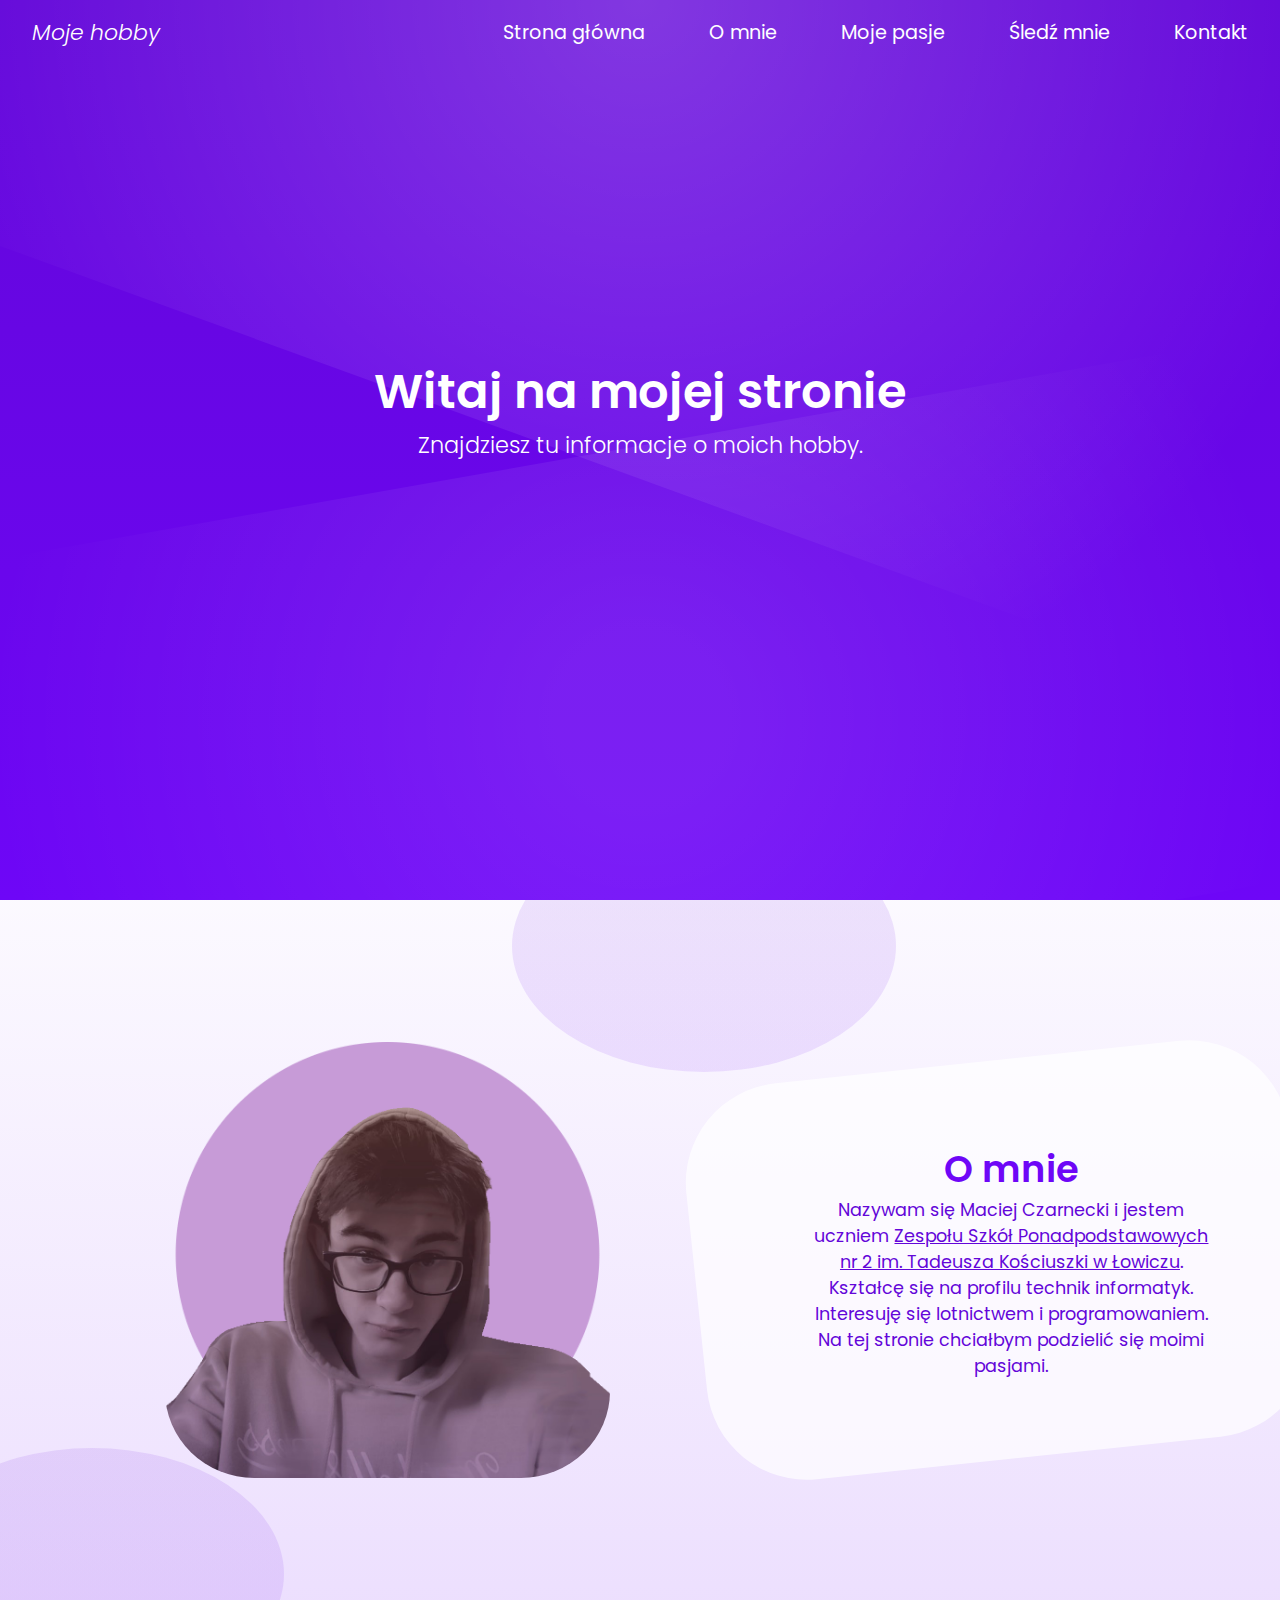
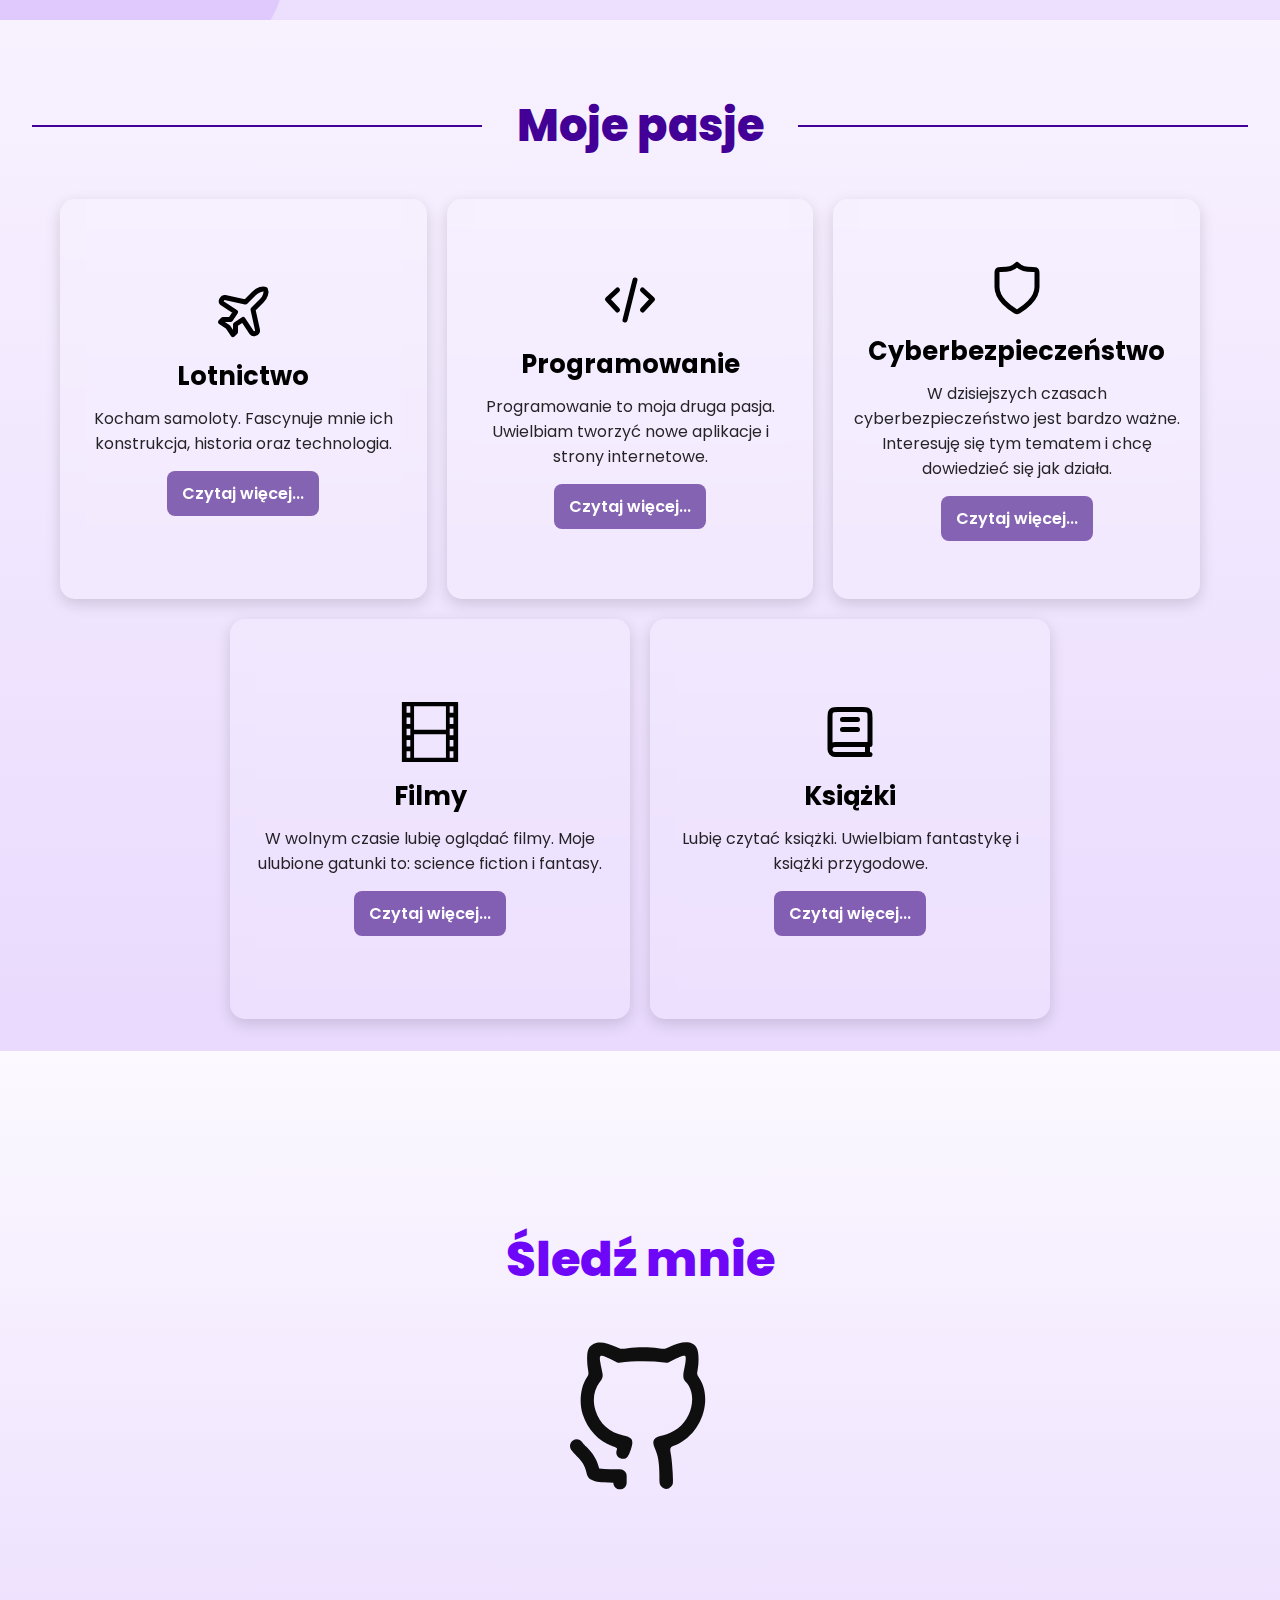
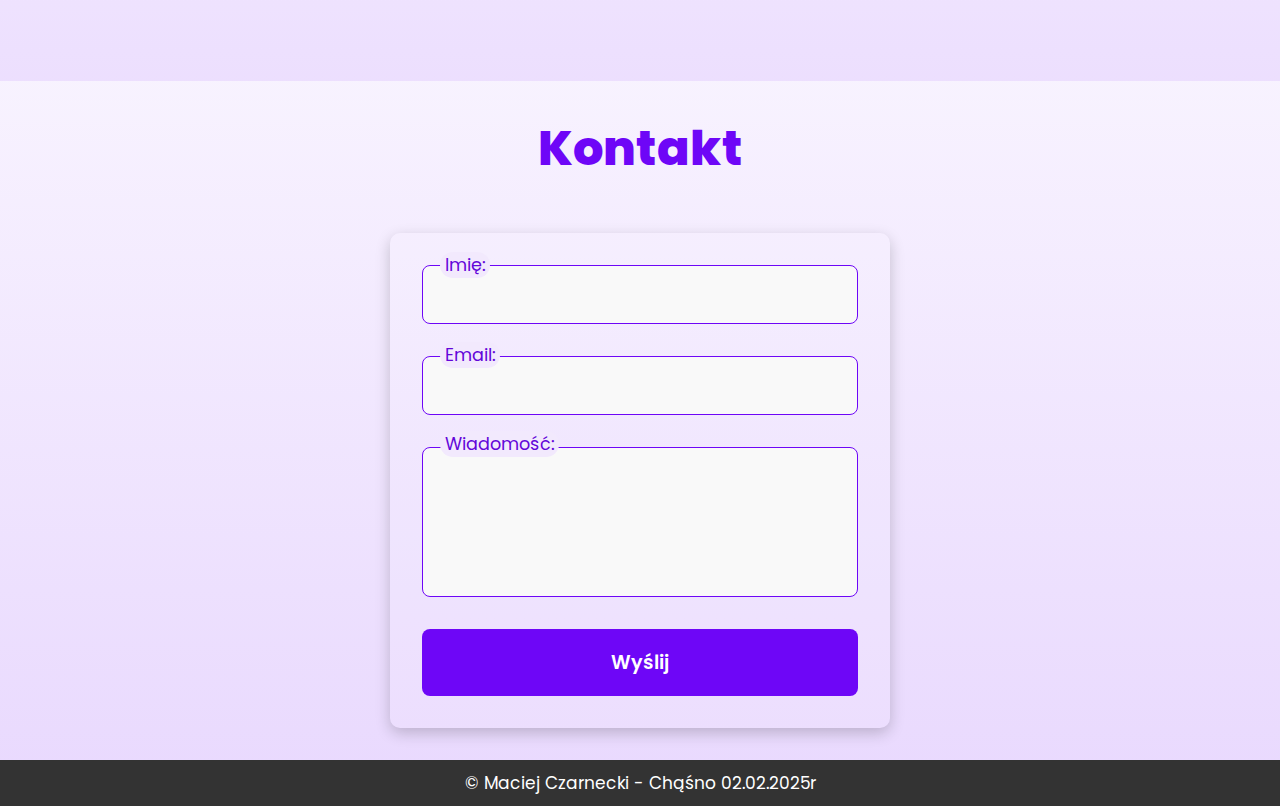
==== index.html @ 1fa7b3ae "done main page" ====
<!DOCTYPE html>
<html lang="pl">

<head>
    <meta charset="UTF-8">
    <meta name="viewport" content="width=device-width, initial-scale=1.0">
    <title>Document</title>

    <style>
        @import url(https://fonts.googleapis.com/css?family=Rubik+Dirt:regular);
        @import url(https://fonts.googleapis.com/css?family=Poppins:100,100italic,200,200italic,300,300italic,regular,italic,500,500italic,600,600italic,700,700italic,800,800italic,900,900italic);
        @import url(https://fonts.googleapis.com/css?family=Merienda:300,regular,500,600,700,800,900);

        * {
            margin: 0;
            padding: 0;
            box-sizing: border-box;
            font-family: 'Poppins', sans-serif;
        }

        :root {
            --main-color: rgb(61, 216, 22);
        }

        header {
            display: flex;
            flex-direction: column;
            height: 100vh;
            background: linear-gradient(to bottom, #6306d9, #6e06f7);
            color: white;
            padding: 0;
            position: relative;
            overflow: hidden;
        }

        header::before {
            content: "";
            position: absolute;
            width: 150%;
            height: 100%;
            background: radial-gradient(circle at center, rgba(255, 255, 255, 0.2) 0%, transparent 70%);
            top: -50%;
            left: -25%;
            transform: rotate(20deg);
            animation: rotating 30s linear infinite;
        }

        header::after {
            content: "";
            position: absolute;
            width: 120%;
            height: 60%;
            background: radial-gradient(circle, rgba(255, 255, 255, 0.1) 10%, transparent 80%);
            bottom: -10%;
            left: -10%;
            transform: rotate(-10deg);
            animation: rotating2 30s linear infinite;
        }

        header nav {
            padding: 1em 2em 0em 2em;
            display: flex;
            justify-content: space-between;
            align-items: center;
        }

        header nav ul {
            display: flex;
            list-style: none;
            gap: 4rem;
        }

        header nav li {
            position: relative;
            transition-duration: .4s;
        }

        header nav li::before {
            content: "";
            position: absolute;
            width: 0;
            height: 2px;
            background-color: white;
            border-radius: 3px;
            bottom: -2px;
            transition-duration: .3s;
            animation: all 0.3s ease-in-out;
        }

        header nav li:hover::before {
            width: 100%;
        }

        header nav li a {
            text-decoration: none;
            font-size: 1.2rem;
            position: relative;
            color: white;
        }

        header nav .logo h3 {
            font-size: 22px;
            font-weight: 300;
            font-style: italic;
        }

        .theme_switch {
            position: fixed;
            right: 1em;
            top: 4em;
            width: auto;
        }

        .theme_switch #select_theme {
            border: 1px solid #000;
            display: flex;
            align-items: center;
            justify-content: center;
            gap: 30px;
            padding: 6px 10px;
            border-radius: 10px;
        }

        .theme_switch #select_theme img {
            width: 30px;
            height: 30px;
            cursor: pointer;
            fill: red !important;
            stroke: red;
            stroke-width: 2px;
        }

        section.top {
            display: flex;
            justify-content: center;
            align-items: center;
            height: 80%;
            position: relative;
            z-index: 2;
        }

        .top .top-content {
            text-align: center;
        }

        .top .top-content .circle {
            position: absolute;
            width: 200px;
            height: 200px;
            border-radius: 50%;
            left: 0%;
            bottom: 20%;
            border: 1px solid #fff;
        }

        header .top .top-content h1 {
            font-size: 3rem;
            font-weight: 600;
        }

        header .top .top-content h2 {
            font-size: 1.4rem;
            font-weight: 300;
        }

        main #about {
            display: flex;
            justify-content: center;
            align-items: center;
            height: 80vh;
            width: 100%;
            padding: 1em;
            overflow: hidden;
            background: linear-gradient(to bottom, rgba(110, 6, 247, 0.025), rgba(110, 6, 247, 0.129));
            position: relative;
        }

        main #about::before,
        main #about::after {
            content: "";
            position: absolute;
            width: 30%;
            height: 35%;
            border-radius: 100%;
            background: linear-gradient(to bottom, #6306d9, #6e06f7);
            opacity: 0.1;
            z-index: -2;
        }

        main #about::before {
            top: -80px;
            right: 30%;
        }

        main #about::after {
            bottom: -80px;
            left: -100px;
        }

        main #about .image {
            display: flex;
            justify-content: center;
            align-items: center;
        }

        main #about img {
            width: 60%;
            border-radius: 20%;
        }

        main #about .about-content {
            width: 50%;
            height: auto;
            display: flex;
            flex-direction: column;
            justify-content: center;
            align-items: center;
            padding: 5em 3em;
            text-align: center;
            position: relative;
        }

        main #about .about-content::before {
            content: "";
            position: absolute;
            width: 120%;
            left: -4em;
            height: 100%;
            background-color: white;
            opacity: 0.7;
            border-radius: 100px;
            transform: rotate(174deg);
            z-index: 0;
        }

        main #about .about-content h2 {
            color: #6e06f7;
            font-size: 2.3rem;
            font-weight: 600;
            z-index: 2;
        }

        main #about .about-content a {
            color: #6306d9;
            z-index: 2;
        }

        main #about .about-content p {
            word-wrap: break-word;
            font-size: 1.1rem;
            color: #6306d9;
            z-index: 2;
        }

        main #my_hobbies {
            padding: 0em 4em;
            display: flex;
            flex-direction: column;
            align-items: center;
            padding: 2rem;
            background: linear-gradient(to bottom, rgba(110, 6, 247, 0.05), rgba(110, 6, 247, 0.15));
        }

        main #my_hobbies .all_hobbies {
            display: flex;
            justify-content: center;
            flex-wrap: wrap;
            gap: 20px;
            max-width: 1200px;
            width: 100%;
            padding: 0 20px;
        }

        main #my_hobbies .all_hobbies .hobby {
            flex: 1 1 300px;
            text-align: center;
            padding: 20px;
            min-height: 400px;
            display: flex;
            flex-direction: column;
            justify-content: center;
            align-items: center;
            border-radius: 15px;
            max-width: 400px;
            background: rgba(255, 255, 255, 0.15);
            backdrop-filter: blur(10px);
            box-shadow: 0px 5px 15px rgba(0, 0, 0, 0.15);
            transition: transform 0.3s ease, box-shadow 0.3s ease;
        }

        main #my_hobbies .all_hobbies .hobby:hover {
            transform: translateY(-5px);
            box-shadow: 0px 10px 20px rgba(0, 0, 0, 0.2);
        }

        main #my_hobbies .all_hobbies .hobby img {
            width: 60px;
            height: auto;
            margin-bottom: 15px;
        }

        main #my_hobbies .all_hobbies .hobby h2 {
            font-size: 1.6rem;
            color: black;
            font-weight: 700;
            margin-bottom: 10px;
        }

        main #my_hobbies .all_hobbies .hobby p {
            font-size: 1rem;
            color: black;
            opacity: 0.85;
            margin-bottom: 15px;
        }

        main #my_hobbies .all_hobbies .hobby a {
            text-decoration: none;
            color: white;
            background-color: #38037e96;
            padding: 10px 15px;
            border-radius: 8px;
            font-weight: 600;
            transition: background-color 0.3s;
        }

        main #my_hobbies .all_hobbies .hobby a:hover {
            background-color: #5404c5;
        }

        main #my_hobbies h2.main_text {
            text-align: center;
            font-size: 2.8rem;
            font-weight: 800;
            color: #420097;
            margin-top: 40px;
            margin-bottom: 40px;
            position: relative;
            width: 100%;
        }

        main #my_hobbies h2.main_text::before {
            content: "";
            position: absolute;
            width: 37%;
            left: auto;
            left: 0;
            height: 2px;
            background-color: #420097;
            top: 50%;
            transform: translateY(-50%);
        }

        main #my_hobbies h2.main_text::after {
            content: "";
            position: absolute;
            width: 37%;
            right: 0;
            height: 2px;
            background-color: #420097;
            top: 50%;
            transform: translateY(-50%);
        }

        #find_me {
            display: flex;
            flex-direction: column;
            justify-content: center;
            align-items: center;
            height: 70vh;
            background: linear-gradient(to bottom, rgba(110, 6, 247, 0.025), rgba(110, 6, 247, 0.129));
            position: relative;
            overflow: hidden;
        }

        #find_me h2 {
            font-size: 3rem;
            font-weight: 800;
            color: #6e06f7;
            position: relative;
            margin: 0;
        }

        #find_me .social-media {
            display: flex;
            flex-direction: column;
            justify-content: center;
            align-items: center;
            gap: 20px;
            margin-top: 40px;
        }

        #find_me .social-media a {
            text-decoration: none;
            color: #6e06f7;
            font-size: 2rem;
            transition: color 0.3s, transform 0.3s;
        }

        #find_me .social-media a img {
            width: 10rem;
            height: 10rem;
            transition: transform 0.3s, opacity 0.3s;
        }

        #find_me .social-media a img:hover {
            transform: scale(1.1);
            opacity: 0.9;
        }

        #contact {
            display: flex;
            flex-direction: column;
            align-items: center;
            justify-content: center;
            padding: 2em;
            background: linear-gradient(to bottom, rgba(110, 6, 247, 0.05), rgba(110, 6, 247, 0.15));
            height: auto;
        }

        #contact h2 {
            font-size: 3rem;
            font-weight: 800;
            color: #6e06f7;
            margin-bottom: 1em;
        }

        #contact form {
            display: flex;
            flex-direction: column;
            gap: 2em;
            width: 100%;
            max-width: 500px;
            background: rgba(255, 255, 255, 0.1);
            border-radius: 10px;
            padding: 2em;
            box-shadow: 0px 5px 15px rgba(0, 0, 0, 0.2);
            position: relative;
        }

        #contact label {
            font-size: 1.1rem;
            color: #6306d9;
            position: absolute;
            left: 50px;
            padding: 0px 5px;
            background: #f2e9fd;
            border-radius: 20px;
        }

        #contact label.name {
            top: 1.2rem;
        }

        #contact label.email {
            top: 6.8rem;
        }

        #contact label.message {
            top: 12.4rem;
        }

        #contact input,
        #contact textarea {
            padding: 1em;
            border: 1px solid #6e06f7;
            border-radius: 8px;
            background-color: #f9f9f9;
            font-size: 1rem;
            color: #420097;
            outline: none;
            transition: border 0.3s ease-in-out;
        }

        #contact textarea {
            padding: 0.9em 1.5em;
            height: 150px;
            resize: none;
            width: 100%;
        }

        #contact input:focus,
        #contact textarea:focus {
            border-color: #4100976e;
            box-shadow: 0px 0px 10px #420097;

        }

        #contact button {
            padding: 1em 2em;
            background-color: #6e06f7;
            color: white;
            font-size: 1.2rem;
            font-weight: 600;
            border: none;
            border-radius: 8px;
            cursor: pointer;
            transition: background-color 0.3s ease-in-out;
        }

        #contact button:hover {
            background-color: #420097;
        }

        #contact .form-item {
            display: flex;
            flex-direction: column;
            gap: 0.5em;
        }


        footer {
            padding: 10px;
            text-align: center;
            font-size: 17px;
            background-color: #333;
            color: white;
        }

        @keyframes rotating {
            0% {
                transform: rotate(20deg);
            }

            100% {
                transform: rotate(380deg);
            }
        }

        @keyframes rotating2 {
            0% {
                transform: rotate(-10deg);
            }

            100% {
                transform: rotate(-190deg);
            }
        }

        @keyframes changewidth {
            0% {
                width: 0%;
            }

            50% {
                width: 37%;
            }

            100% {
                width: 0%;
            }
        }

        @keyframes changewidt {
            0% {
                width: 0%;
            }

            100% {
                width: 37%;
            }
        }
    </style>
</head>

<body>
    <header>
        <nav>
            <div class="logo">
                <!-- <h2>MH</h2> -->
                <h3>Moje hobby</h3>
            </div>

            <div class="links">
                <ul>
                    <li><a href="index.html" class="curent">Strona główna</a></li>
                    <li><a href="#about">O mnie</a></li>
                    <li><a href="#my_hobbies">Moje pasje</a></li>
                    <li><a href="#find_me">Śledź mnie</a></li>
                    <li><a href="#contact">Kontakt</a></li>
                </ul>
            </div>
        </nav>

        <section class="top">
            <div class="top-content">
                <h1>Witaj na mojej stronie</h1>
                <h2>Znajdziesz tu informacje o moich hobby.</h2>
            </div>
        </section>
    </header>
    <main>

        <section id="about">
            <div class="image">
                <img src="https://macions.github.io/szko-a-tsi-projekt/obrazy/Warstwa 1.png" alt="">
            </div>
            <div class="about-content">
                <h2>O mnie</h2>
                <p>Nazywam się Maciej Czarnecki i jestem uczniem <a href="http://zsp2lowicz.pl/">Zespołu Szkół
                        Ponadpodstawowych nr 2 im. Tadeusza Kościuszki w Łowiczu</a>. Kształcę się na profilu technik
                    informatyk. Interesuję się lotnictwem i
                    programowaniem. Na tej stronie chciałbym podzielić się moimi pasjami.</p>
            </div>
        </section>

        <section id="my_hobbies">
            <h2 class="main_text">Moje pasje</h2>

            <div class="all_hobbies">

                <div class="hobby aviation">
                    <img src="https://macions.github.io/szko-a-tsi-projekt/obrazy/svg%20icons/plane-svgrepo-com.svg"
                        alt="">
                    <h2>Lotnictwo</h2>
                    <p>Kocham samoloty. Fascynuje mnie ich konstrukcja, historia oraz technologia.</p>
                    <a href="lotnictwo.html">Czytaj więcej...</a>
                </div>

                <div class="hobby programming">
                    <img src="https://macions.github.io/szko-a-tsi-projekt/obrazy/svg%20icons/code-svgrepo-com.svg"
                        alt="">
                    <h2>Programowanie</h2>
                    <p>Programowanie to moja druga pasja. Uwielbiam tworzyć nowe aplikacje i strony internetowe.</p>
                    <a href="programowanie.html">Czytaj więcej...</a>
                </div>

                <div class="hobby cybersecurity">
                    <img src="https://macions.github.io/szko-a-tsi-projekt/obrazy/svg%20icons/shield-alt-1-svgrepo-com.svg"
                        alt="">
                    <h2>Cyberbezpieczeństwo</h2>
                    <p>W dzisiejszych czasach cyberbezpieczeństwo jest bardzo ważne. Interesuję się tym tematem i chcę
                        dowiedzieć się jak działa.</p>
                    <a href="cyberbezpieczenstwo.html">Czytaj więcej...</a>
                </div>
                <br>
                <div class="hobby films">
                    <img src="https://macions.github.io/szko-a-tsi-projekt/obrazy/svg%20icons/film-3-svgrepo-com.svg"
                        alt="">
                    <h2>Filmy</h2>
                    <p>W wolnym czasie lubię oglądać filmy. Moje ulubione gatunki to: science fiction i fantasy.</p>
                    <a href="filmy.html">Czytaj więcej...</a>
                </div>

                <div class="hobby books">
                    <img src="https://macions.github.io/szko-a-tsi-projekt/obrazy/svg%20icons/book-svgrepo-com.svg"
                        alt="">
                    <h2>Książki</h2>
                    <p>Lubię czytać książki. Uwielbiam fantastykę i książki przygodowe.</p>
                    <a href="ksiazki.html">Czytaj więcej...</a>
                </div>

            </div>
        </section>

        <section id="find_me">
            <h2>Śledź mnie</h2>
            <div class="social-media">
                <a href="https://github.com/Macions/">
                    <img src="https://macions.github.io/szko-a-tsi-projekt/obrazy/svg%20icons/github-svgrepo-com.svg"
                        alt="">
                </a>
            </div>
        </section>

        <section id="contact">
            <h2>Kontakt</h2>
            <form action="mailto:maciejczarneckitin@gmail.com" method="post" enctype="text/plain">
                <input type="text" id="name" name="name" required>
                <label class="name" for="name">Imię:</label>

                <input type="email" id="email" name="email" required>
                <label class="email" for="email">Email:</label>

                <textarea id="message" name="message" required></textarea>
                <label class="message" for="message">Wiadomość:</label>

                <button type="submit">Wyślij</button>
            </form>
        </section>

        <footer>
            <p>&copy; Maciej Czarnecki - Chąśno 02.02.2025r</p>
        </footer>
    </main>
</body>

</html>
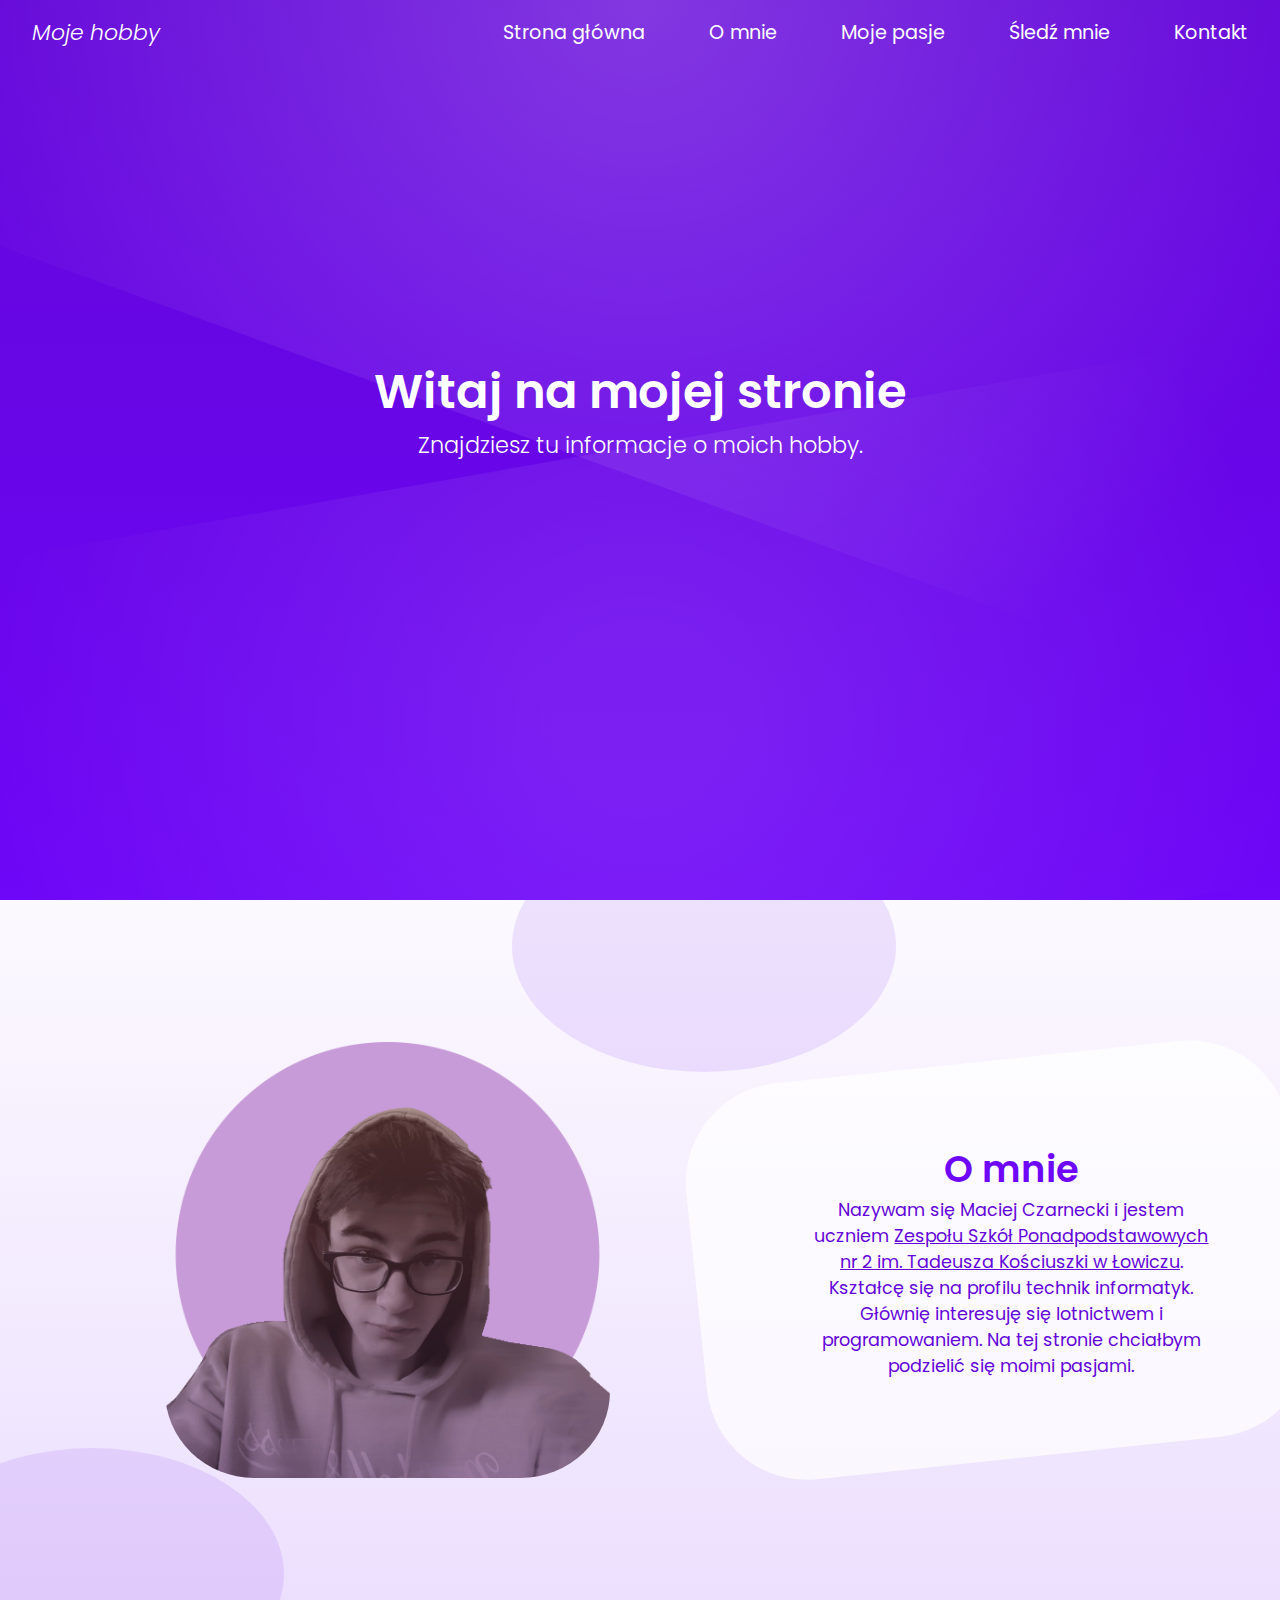
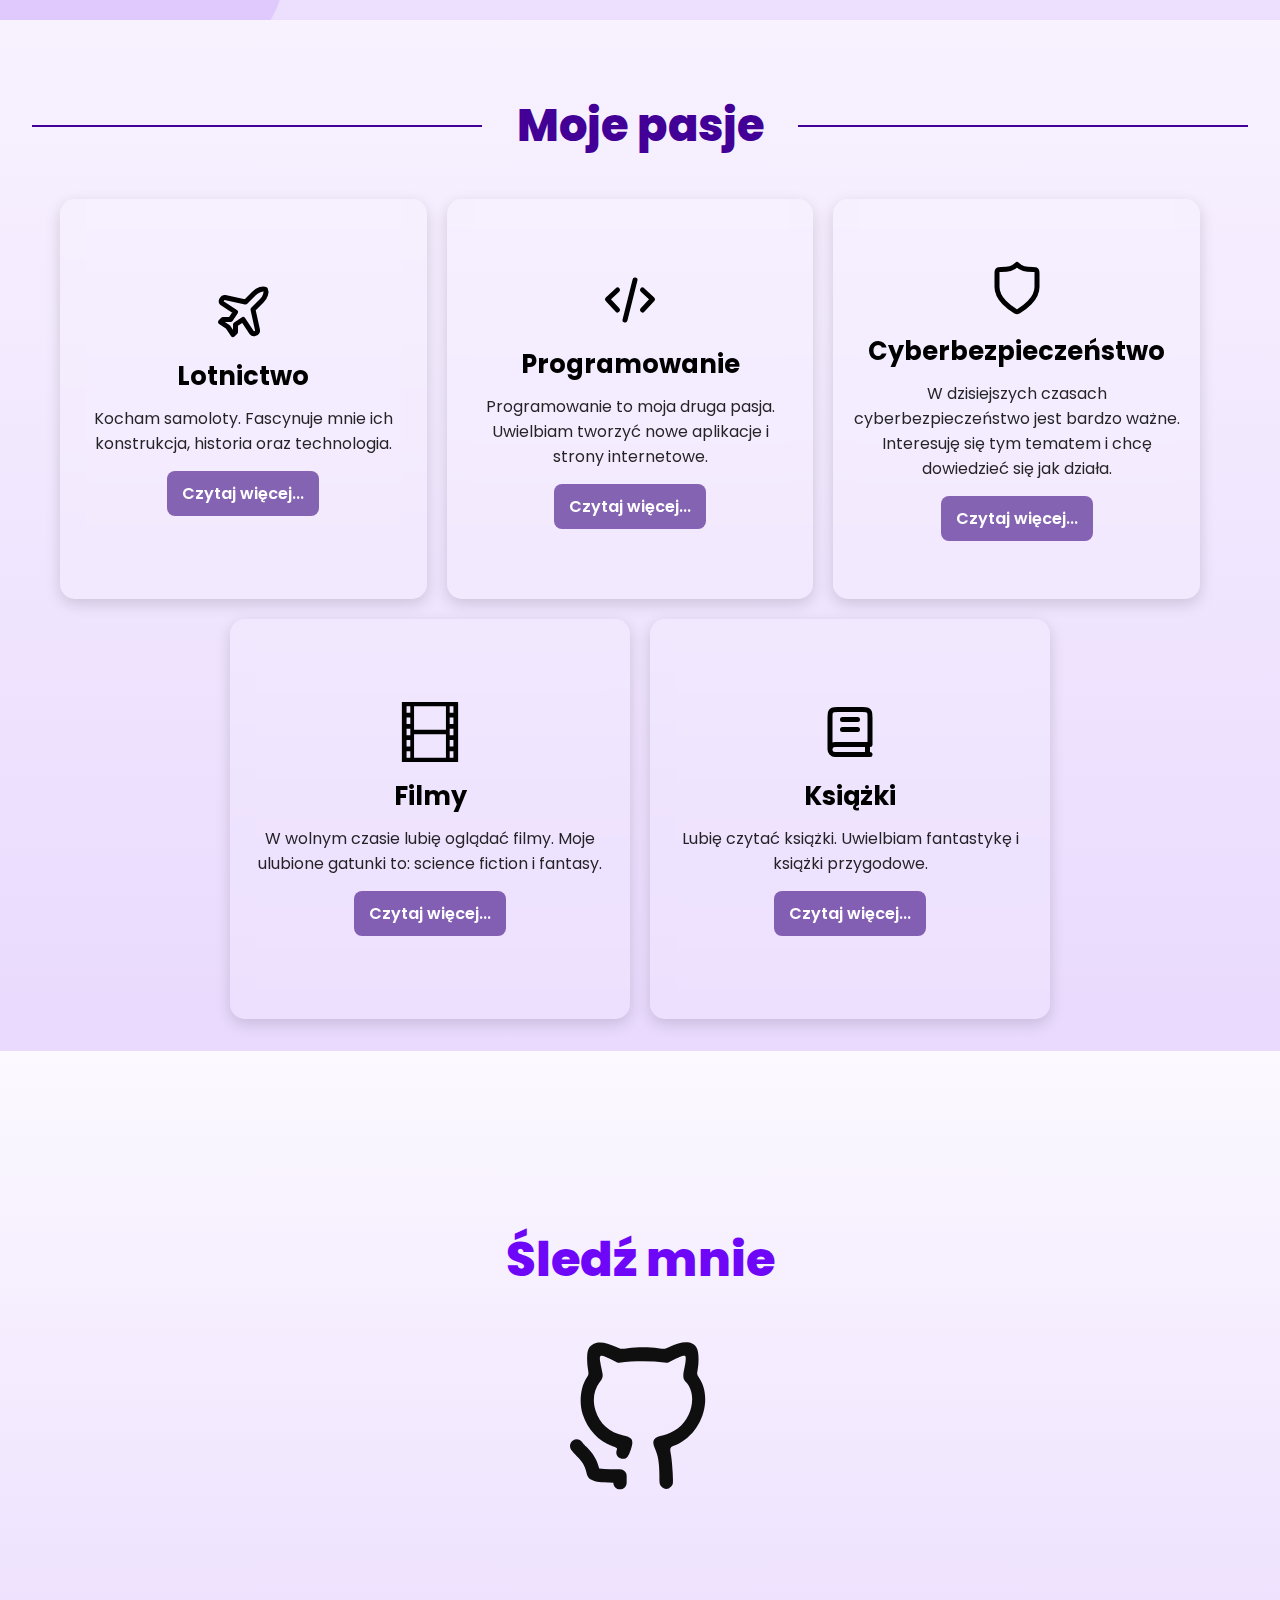
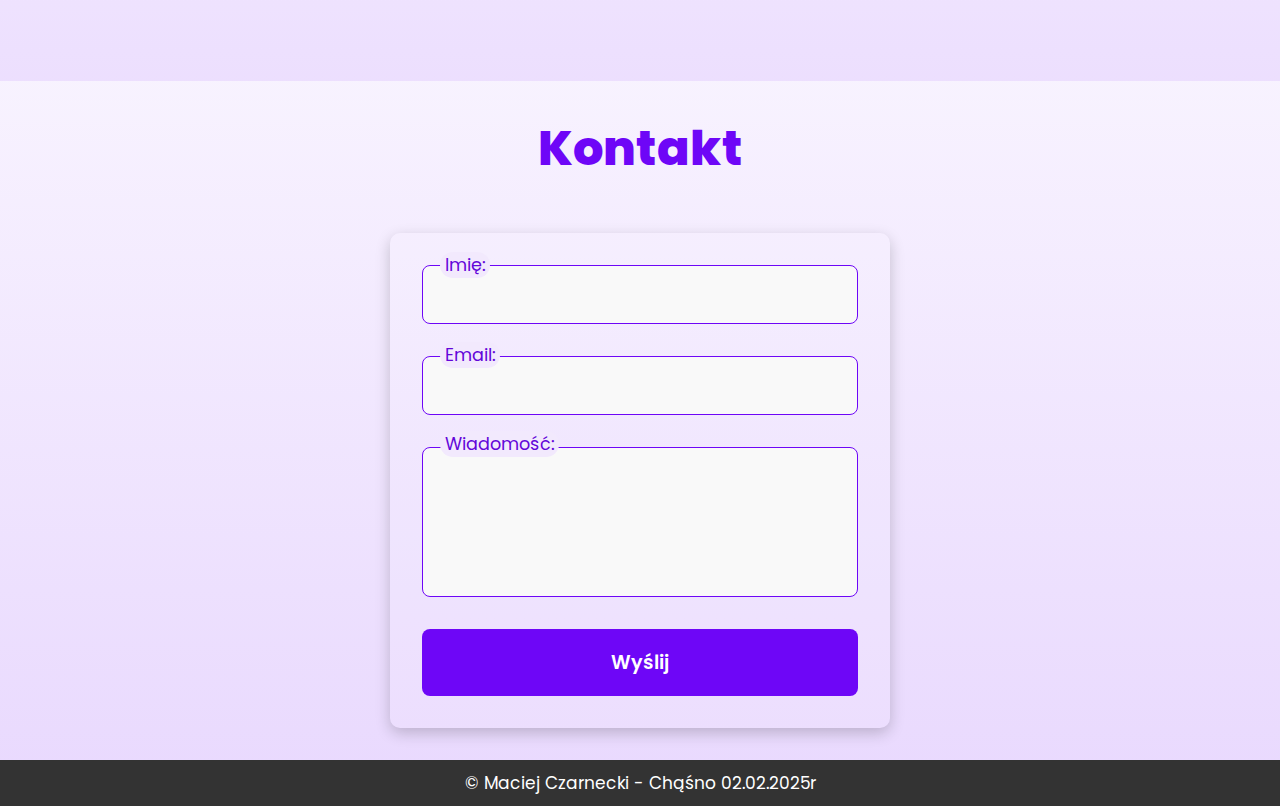
==== commit 92b39962: "lotnictwo in progress" ====
--- a/index.html
+++ b/index.html
@@ -598,7 +598,7 @@
                 <h2>O mnie</h2>
                 <p>Nazywam się Maciej Czarnecki i jestem uczniem <a href="http://zsp2lowicz.pl/">Zespołu Szkół
                         Ponadpodstawowych nr 2 im. Tadeusza Kościuszki w Łowiczu</a>. Kształcę się na profilu technik
-                    informatyk. Interesuję się lotnictwem i
+                    informatyk. Głównię interesuję się lotnictwem i
                     programowaniem. Na tej stronie chciałbym podzielić się moimi pasjami.</p>
             </div>
         </section>
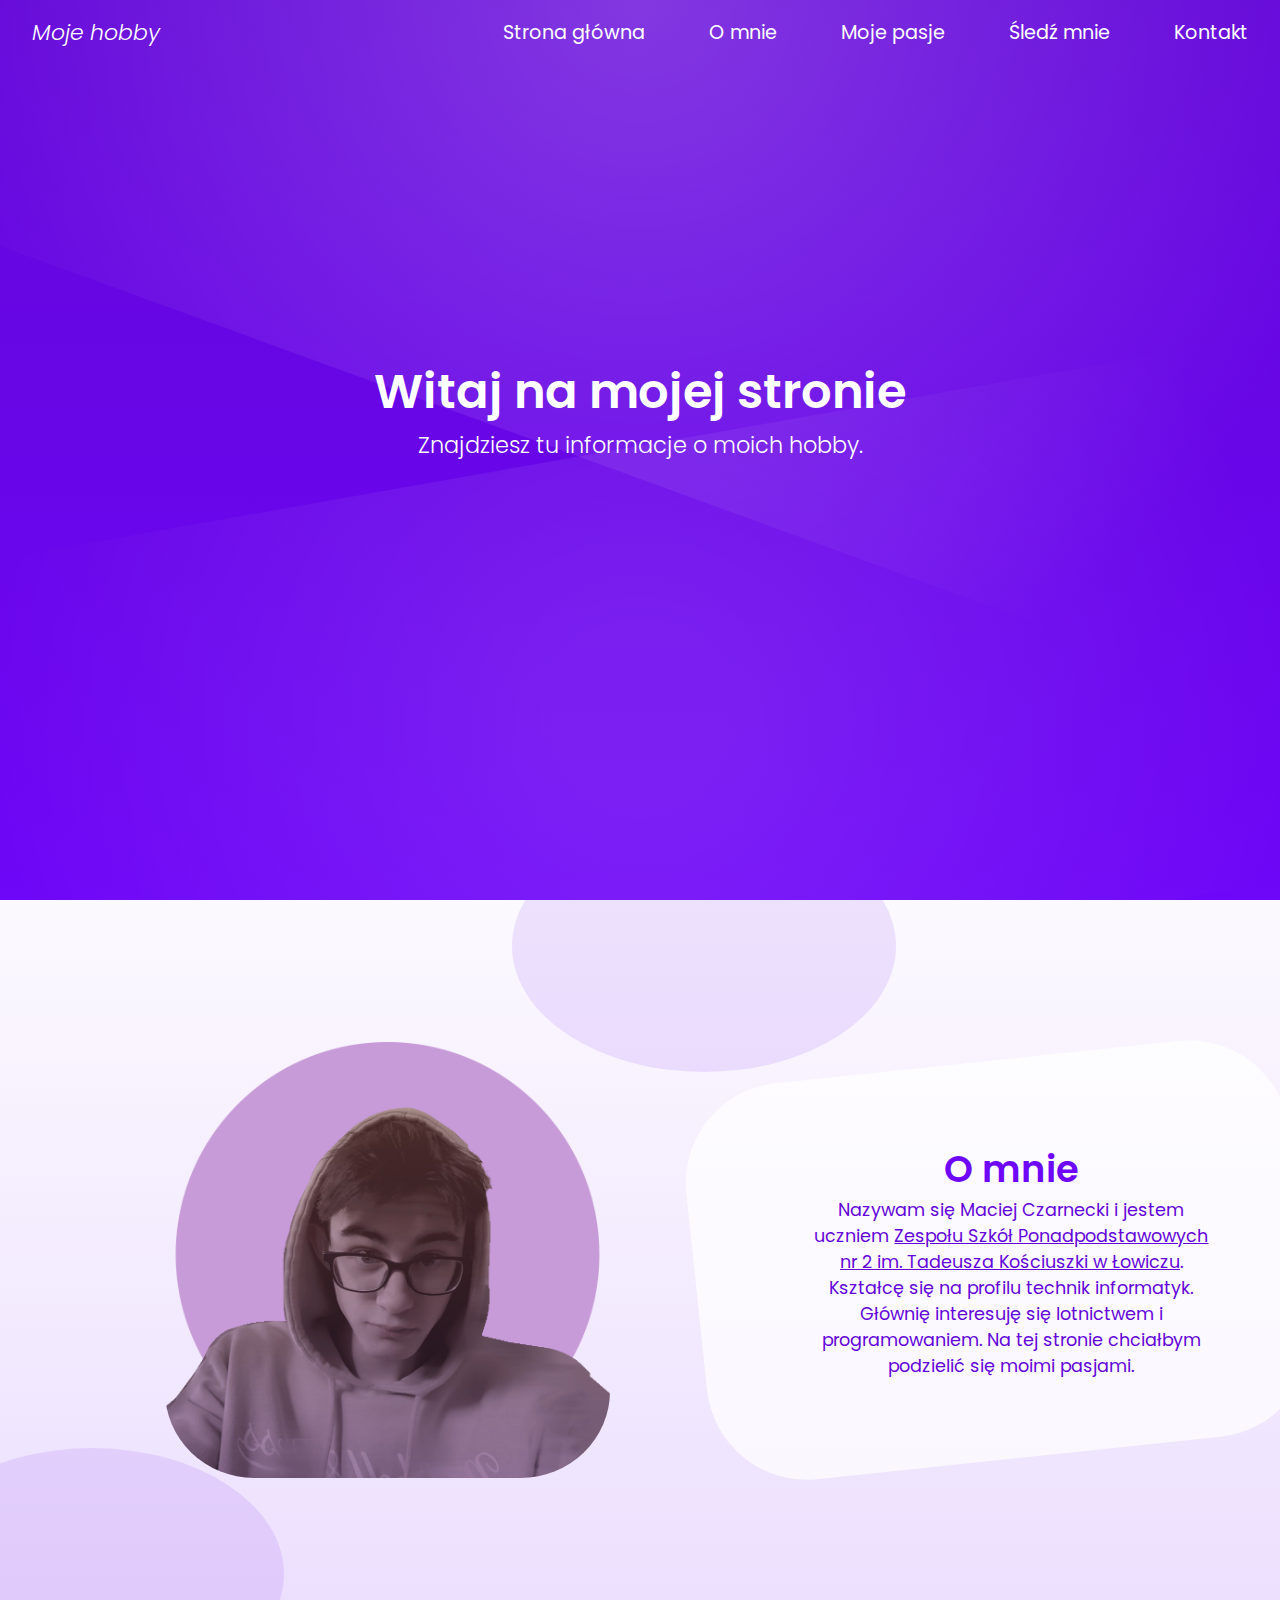
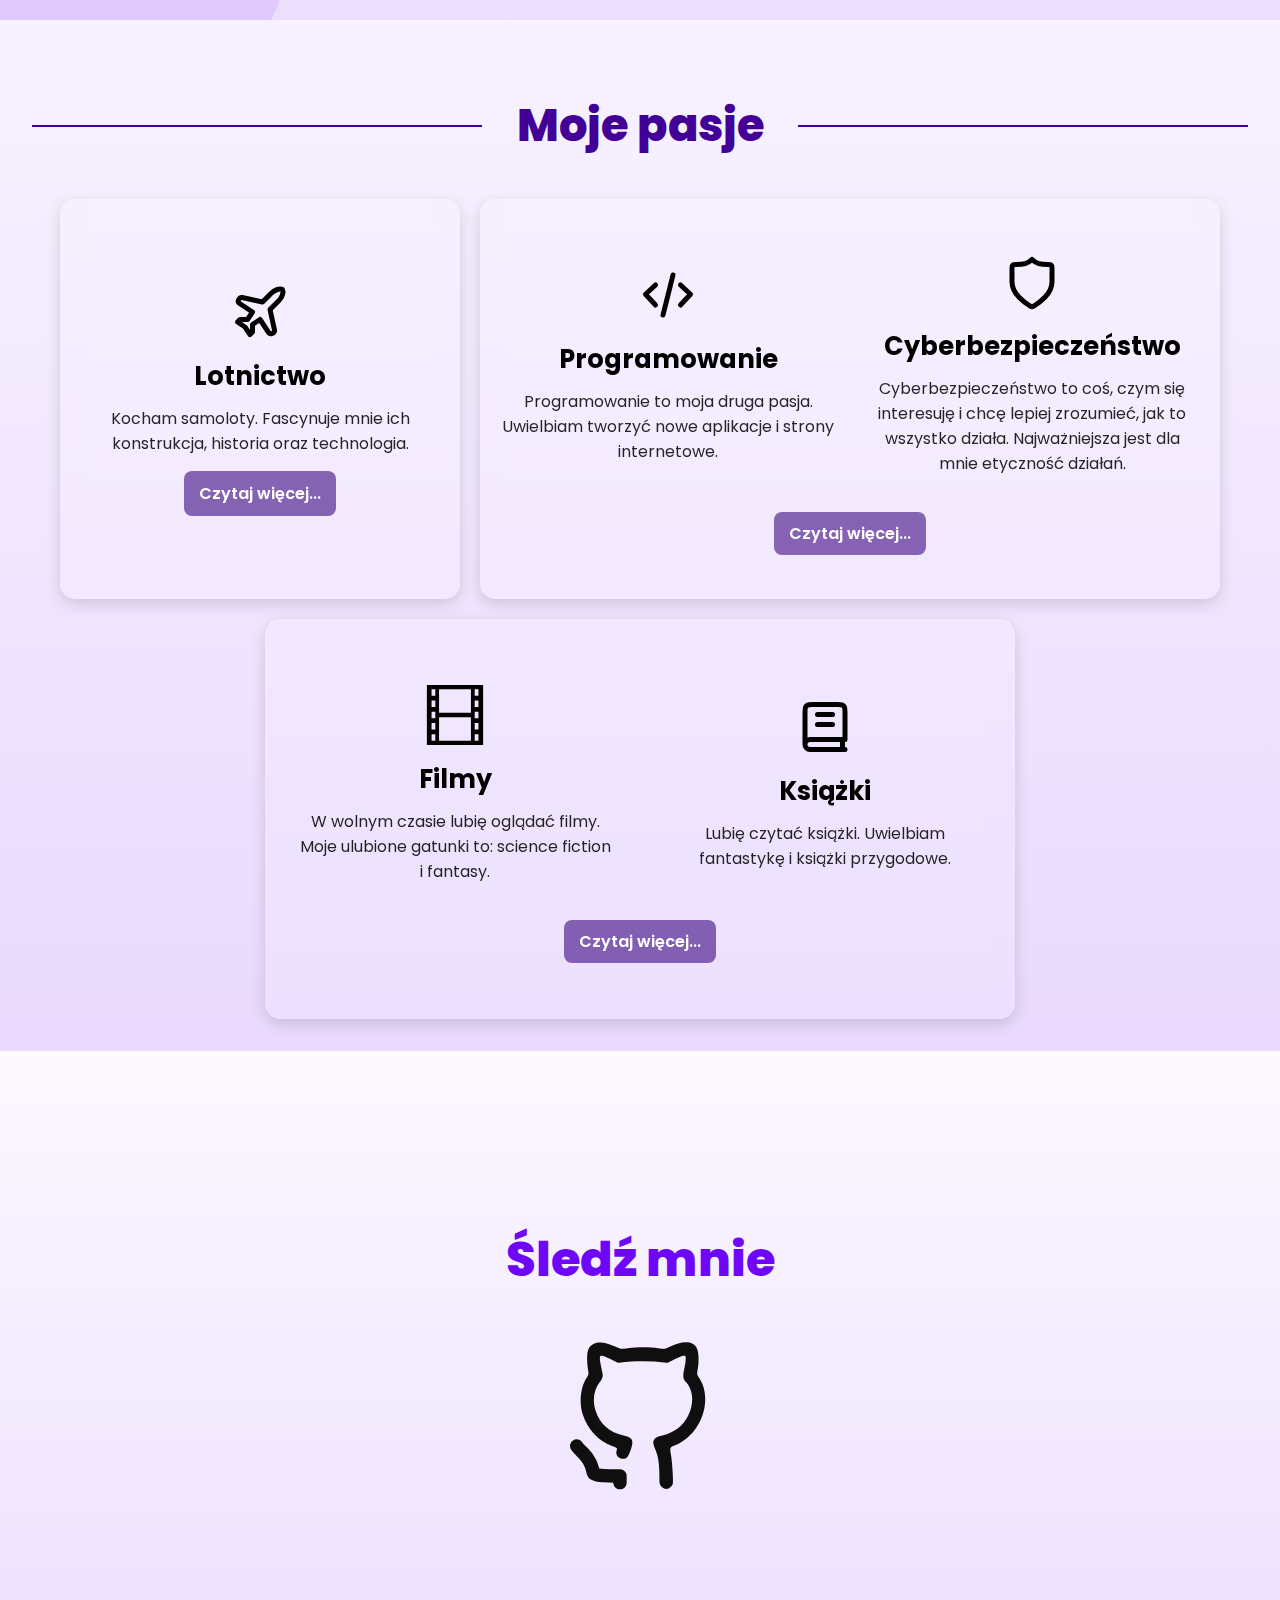
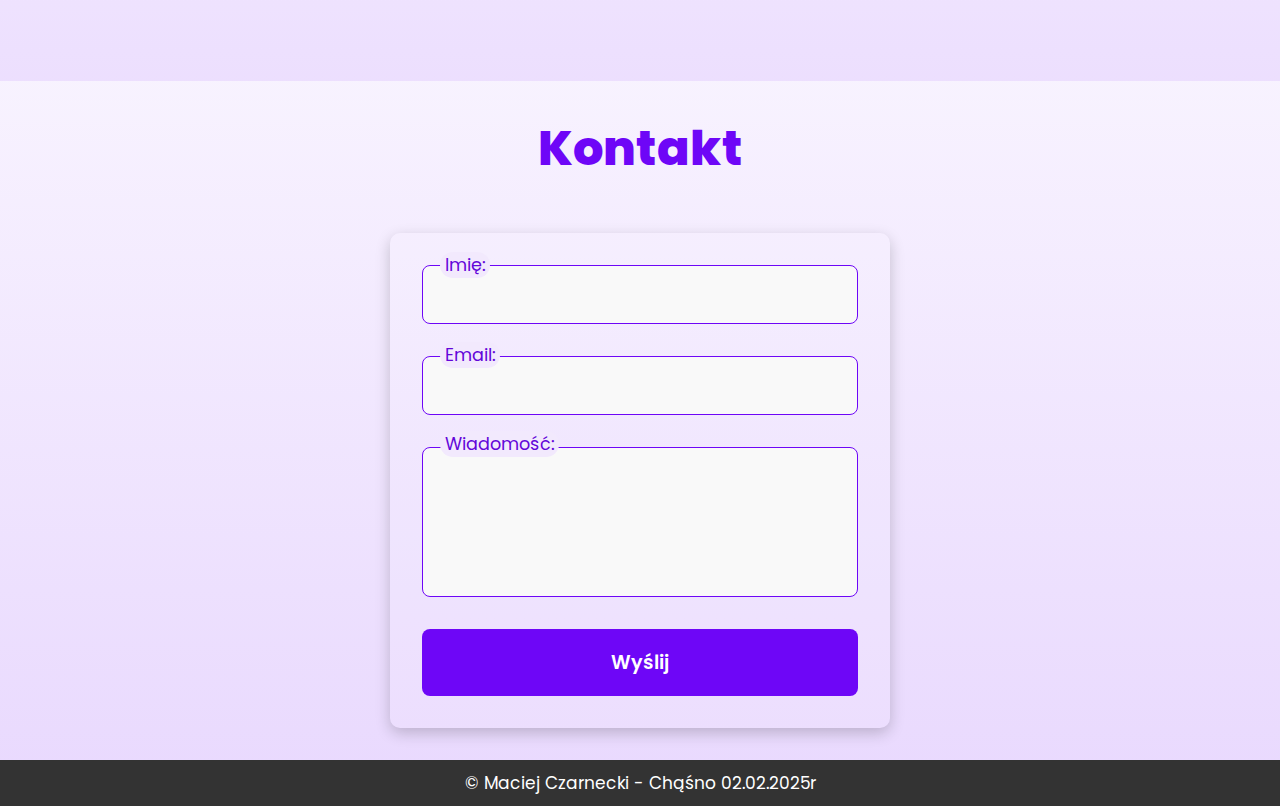
==== commit e1314d4b: "update" ====
--- a/index.html
+++ b/index.html
@@ -253,7 +253,7 @@
         }
 
         main #my_hobbies {
-            padding: 0em 4em;
+            padding: 0em 2em;
             display: flex;
             flex-direction: column;
             align-items: center;
@@ -272,7 +272,7 @@
         }
 
         main #my_hobbies .all_hobbies .hobby {
-            flex: 1 1 300px;
+            flex: 1 1 500px;
             text-align: center;
             padding: 20px;
             min-height: 400px;
@@ -360,6 +360,41 @@
             top: 50%;
             transform: translateY(-50%);
         }
+
+        .hobby.programming_and_cybersecurity,
+        .hobby.books_and_film {
+            display: flex;
+            flex-direction: column;
+            /* Ustawia wszystko pionowo */
+            align-items: center;
+            /* Wyśrodkowanie elementów */
+            max-width: 750px !important;
+            text-align: center;
+            gap: 30px;
+        }
+
+        .hobby-content {
+            display: flex;
+            justify-content: space-between;
+            width: 100%;
+        }
+
+        .hobby-content .programming,
+        .hobby-content .cybersecurity,
+        .hobby-content .films,
+        .hobby-content .books {
+            /* border: 1px solid #000; */
+            width: 48%;
+            display: flex;
+            flex-direction: column;
+            justify-content: center;
+            align-items: center;
+            /* Każda sekcja zajmuje mniej więcej połowę szerokości */
+        }
+
+
+
+
 
         #find_me {
             display: flex;
@@ -602,7 +637,6 @@
                     programowaniem. Na tej stronie chciałbym podzielić się moimi pasjami.</p>
             </div>
         </section>
-
         <section id="my_hobbies">
             <h2 class="main_text">Moje pasje</h2>
 
@@ -616,41 +650,56 @@
                     <a href="lotnictwo.html">Czytaj więcej...</a>
                 </div>
 
-                <div class="hobby programming">
-                    <img src="https://macions.github.io/szko-a-tsi-projekt/obrazy/svg%20icons/code-svgrepo-com.svg"
-                        alt="">
-                    <h2>Programowanie</h2>
-                    <p>Programowanie to moja druga pasja. Uwielbiam tworzyć nowe aplikacje i strony internetowe.</p>
-                    <a href="programowanie.html">Czytaj więcej...</a>
+                <div class="hobby programming_and_cybersecurity">
+                    <div class="hobby-content">
+                        <div class="programming">
+                            <img src="https://macions.github.io/szko-a-tsi-projekt/obrazy/svg%20icons/code-svgrepo-com.svg"
+                                alt="">
+                            <h2>Programowanie</h2>
+                            <p>Programowanie to moja druga pasja. Uwielbiam tworzyć nowe aplikacje i strony internetowe.
+                            </p>
+                        </div>
+
+                        <div class="cybersecurity">
+                            <img src="https://macions.github.io/szko-a-tsi-projekt/obrazy/svg%20icons/shield-alt-1-svgrepo-com.svg"
+                                alt="">
+                            <h2>Cyberbezpieczeństwo</h2>
+                            <p>Cyberbezpieczeństwo to coś, czym się interesuję i chcę lepiej zrozumieć, jak to wszystko działa. Najważniejsza jest dla mnie etyczność działań.</p>
+                        </div>
+                    </div>
+
+                    <div class="hobby-button">
+                        <a href="programowanie-i-cyberbezpieczenstwo.html">Czytaj więcej...</a>
+                    </div>
                 </div>
 
-                <div class="hobby cybersecurity">
-                    <img src="https://macions.github.io/szko-a-tsi-projekt/obrazy/svg%20icons/shield-alt-1-svgrepo-com.svg"
-                        alt="">
-                    <h2>Cyberbezpieczeństwo</h2>
-                    <p>W dzisiejszych czasach cyberbezpieczeństwo jest bardzo ważne. Interesuję się tym tematem i chcę
-                        dowiedzieć się jak działa.</p>
-                    <a href="cyberbezpieczenstwo.html">Czytaj więcej...</a>
-                </div>
-                <br>
-                <div class="hobby films">
-                    <img src="https://macions.github.io/szko-a-tsi-projekt/obrazy/svg%20icons/film-3-svgrepo-com.svg"
-                        alt="">
-                    <h2>Filmy</h2>
-                    <p>W wolnym czasie lubię oglądać filmy. Moje ulubione gatunki to: science fiction i fantasy.</p>
-                    <a href="filmy.html">Czytaj więcej...</a>
-                </div>
-
-                <div class="hobby books">
-                    <img src="https://macions.github.io/szko-a-tsi-projekt/obrazy/svg%20icons/book-svgrepo-com.svg"
-                        alt="">
-                    <h2>Książki</h2>
-                    <p>Lubię czytać książki. Uwielbiam fantastykę i książki przygodowe.</p>
-                    <a href="ksiazki.html">Czytaj więcej...</a>
+                <div class="hobby books_and_film">
+                    <div class="hobby-content">
+                        <div class="films">
+                            <img src="https://macions.github.io/szko-a-tsi-projekt/obrazy/svg%20icons/film-3-svgrepo-com.svg"
+                                alt="">
+                            <h2>Filmy</h2>
+                            <p>W wolnym czasie lubię oglądać filmy. <br> Moje ulubione gatunki to: science fiction <br>
+                                i fantasy.</p>
+                        </div>
+
+                        <div class="books">
+                            <img src="https://macions.github.io/szko-a-tsi-projekt/obrazy/svg%20icons/book-svgrepo-com.svg"
+                                alt="">
+                            <h2>Książki</h2>
+                            <p>Lubię czytać książki. Uwielbiam <br> fantastykę i książki przygodowe.</p>
+                        </div>
+                    </div>
+
+                    <div class="hobby-button">
+                        <a href="filmy-i-ksiazki.html">Czytaj więcej...</a>
+                    </div>
                 </div>
 
             </div>
         </section>
+
+
 
         <section id="find_me">
             <h2>Śledź mnie</h2>
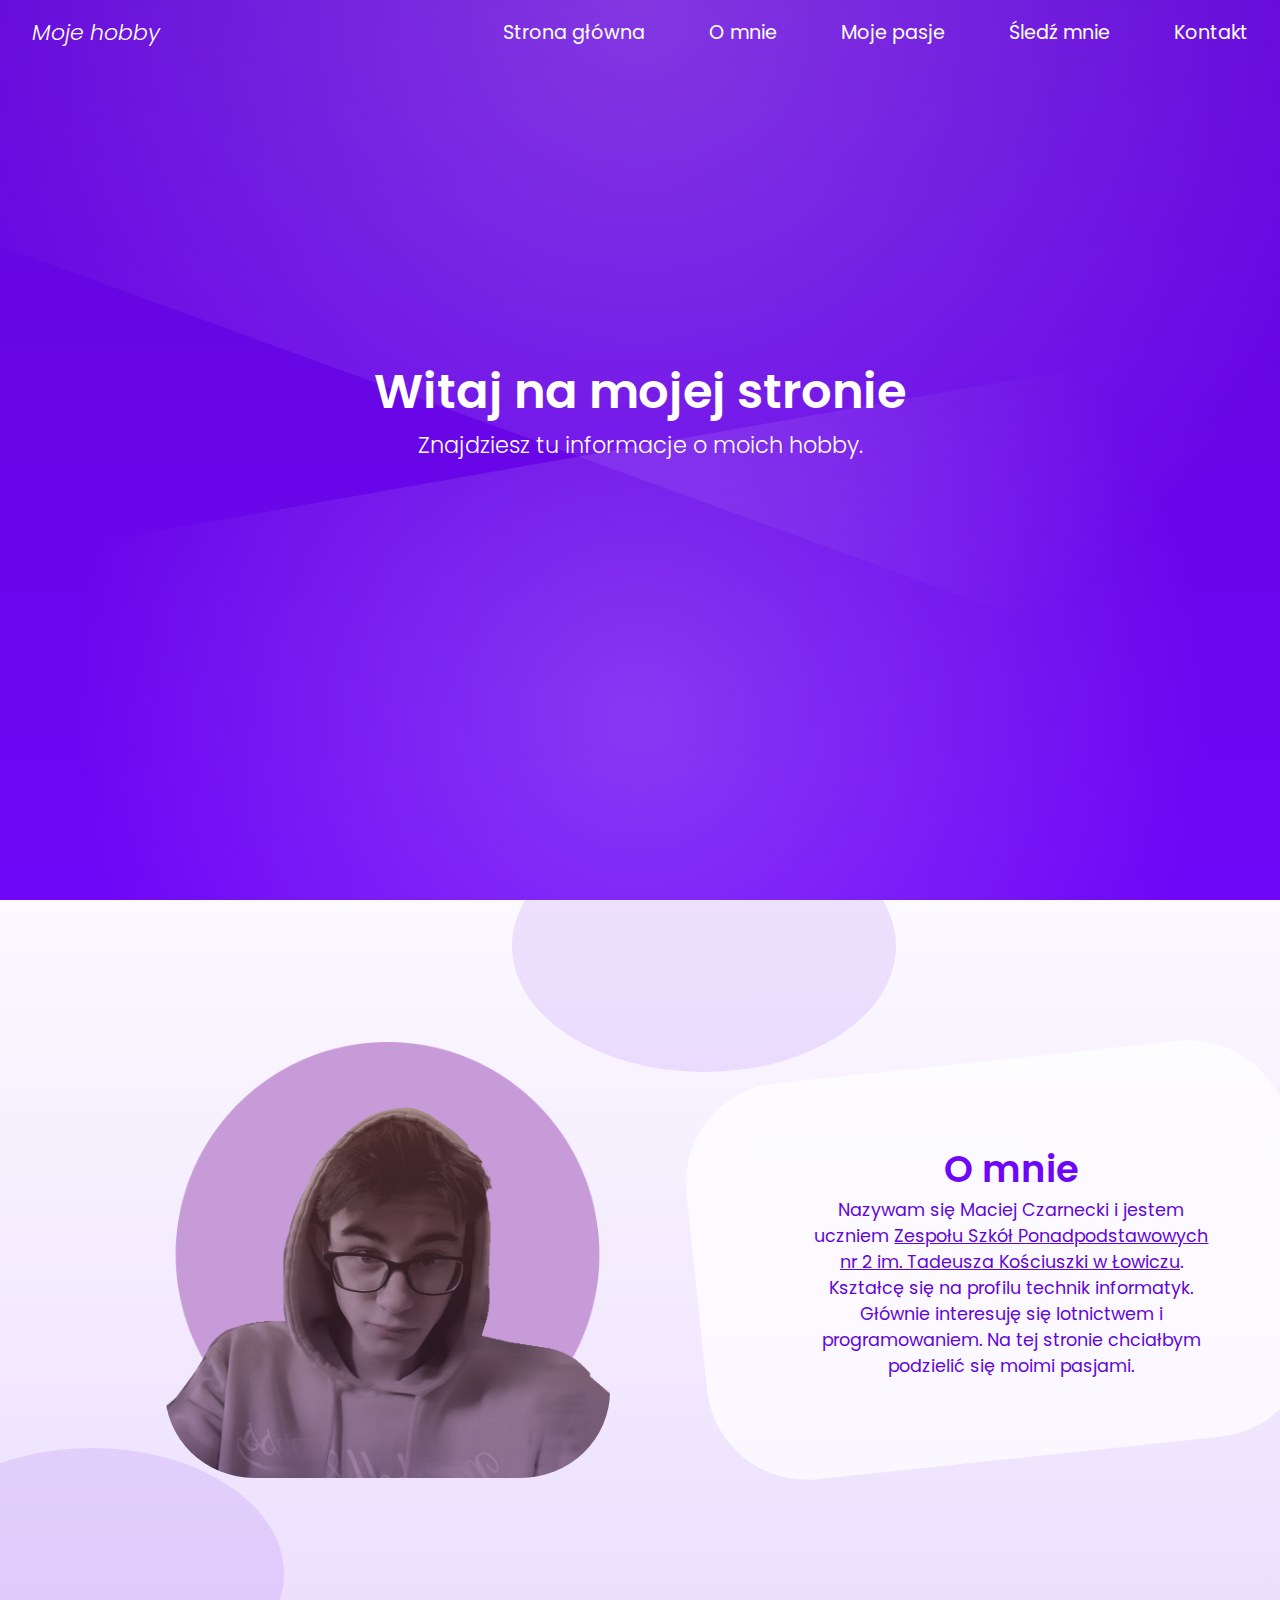
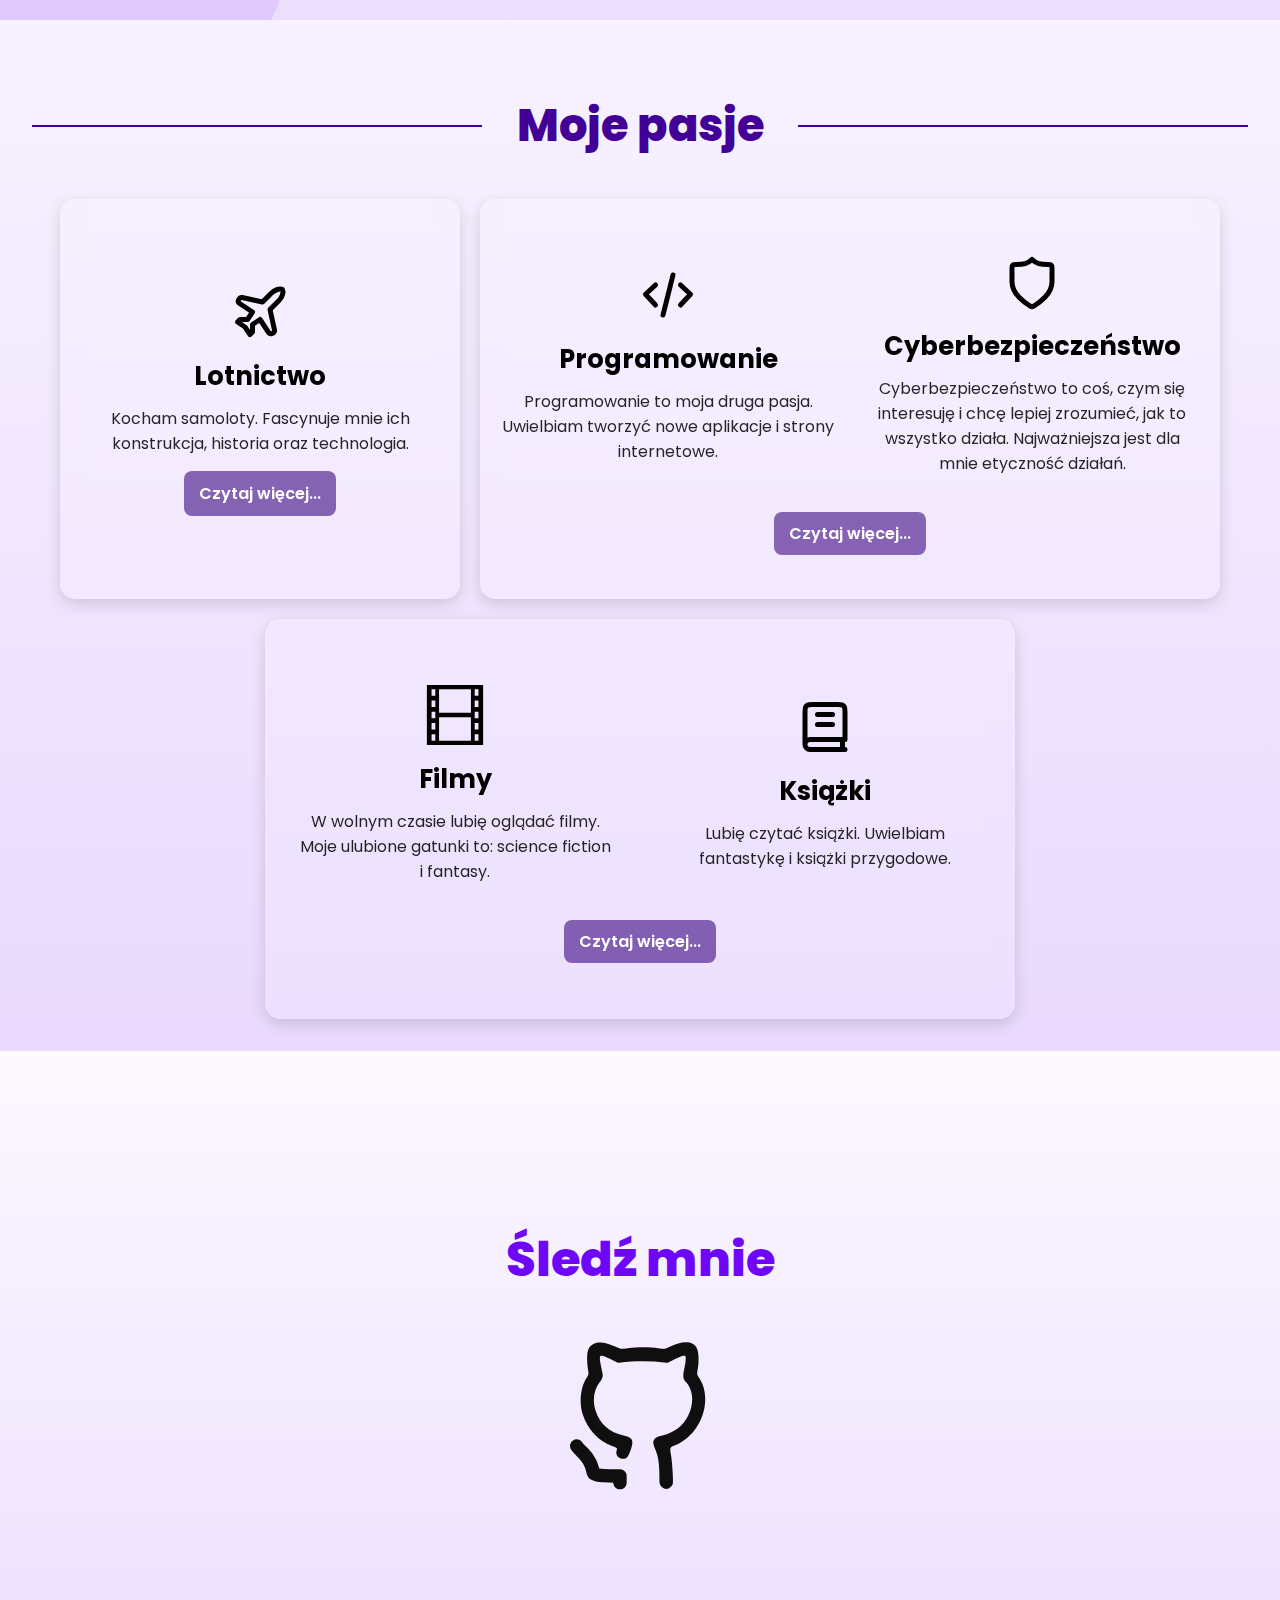
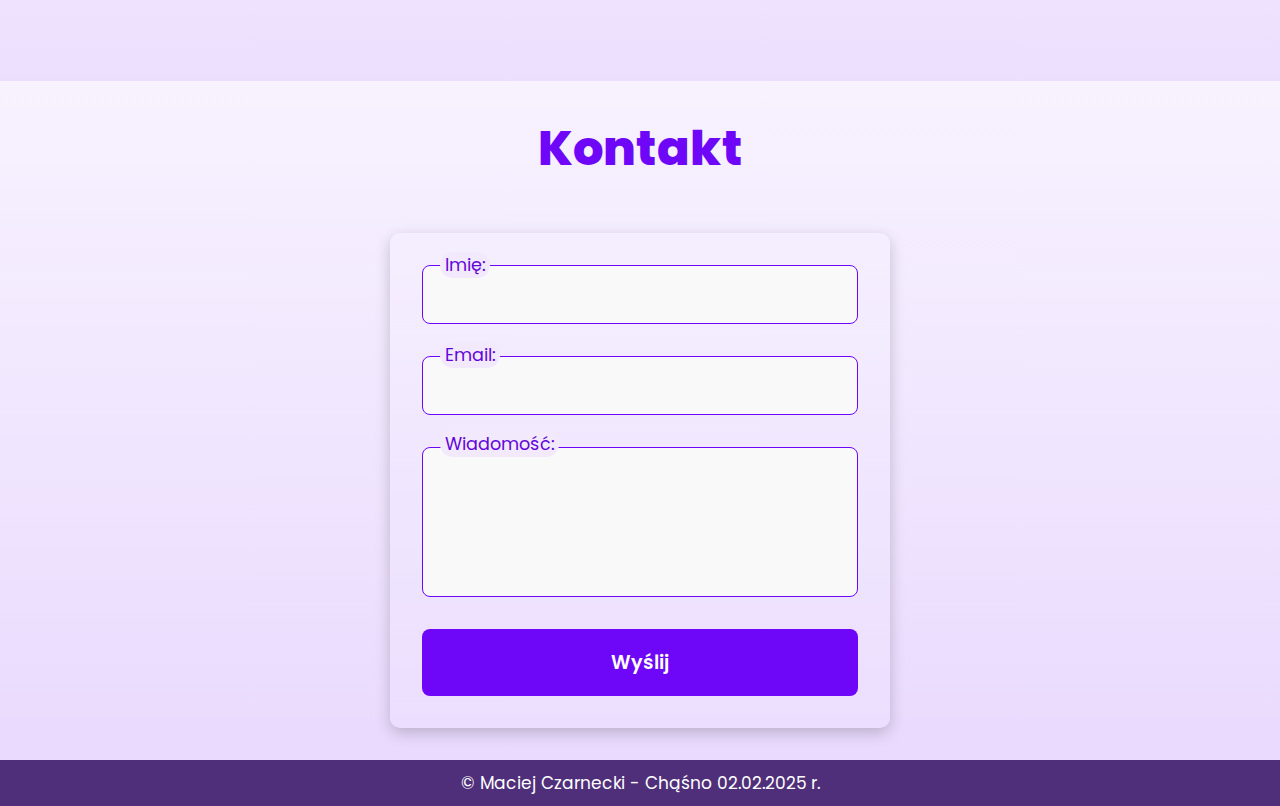
==== commit 3ed91ca6: "index.html finished" ====
--- a/index.html
+++ b/index.html
@@ -5,11 +5,19 @@
     <meta charset="UTF-8">
     <meta name="viewport" content="width=device-width, initial-scale=1.0">
     <title>Document</title>
-
     <style>
-        @import url(https://fonts.googleapis.com/css?family=Rubik+Dirt:regular);
         @import url(https://fonts.googleapis.com/css?family=Poppins:100,100italic,200,200italic,300,300italic,regular,italic,500,500italic,600,600italic,700,700italic,800,800italic,900,900italic);
-        @import url(https://fonts.googleapis.com/css?family=Merienda:300,regular,500,600,700,800,900);
+
+        :root {
+            --main-color: rgb(61, 216, 22);
+            --header-bg-gradient: linear-gradient(to bottom, #6306d9, #6e06f7);
+            --header-text-color: white;
+            --about-bg-gradient: linear-gradient(to bottom, rgba(110, 6, 247, 0.025), rgba(110, 6, 247, 0.129));
+            --hobbies-bg-gradient: linear-gradient(to bottom, rgba(110, 6, 247, 0.05), rgba(110, 6, 247, 0.15));
+            --contact-bg-gradient: linear-gradient(to bottom, rgba(110, 6, 247, 0.05), rgba(110, 6, 247, 0.15));
+            --footer-bg-color: #29025ed2;
+            --footer-text-color: white;
+        }
 
         * {
             margin: 0;
@@ -18,43 +26,41 @@
             font-family: 'Poppins', sans-serif;
         }
 
-        :root {
-            --main-color: rgb(61, 216, 22);
-        }
-
         header {
             display: flex;
             flex-direction: column;
             height: 100vh;
-            background: linear-gradient(to bottom, #6306d9, #6e06f7);
-            color: white;
+            background: var(--header-bg-gradient);
+            color: var(--header-text-color);
             padding: 0;
             position: relative;
             overflow: hidden;
-        }
-
-        header::before {
+            z-index: 1;
+        }
+
+        header::before,
+        header::after {
             content: "";
             position: absolute;
+            background: radial-gradient(circle, rgba(255, 255, 255, 0.2) 0%, transparent 70%);
+            animation: rotating 30s linear infinite;
+            z-index: -1;
+        }
+
+        header::before {
             width: 150%;
             height: 100%;
-            background: radial-gradient(circle at center, rgba(255, 255, 255, 0.2) 0%, transparent 70%);
             top: -50%;
             left: -25%;
             transform: rotate(20deg);
-            animation: rotating 30s linear infinite;
         }
 
         header::after {
-            content: "";
-            position: absolute;
             width: 120%;
             height: 60%;
-            background: radial-gradient(circle, rgba(255, 255, 255, 0.1) 10%, transparent 80%);
             bottom: -10%;
             left: -10%;
             transform: rotate(-10deg);
-            animation: rotating2 30s linear infinite;
         }
 
         header nav {
@@ -80,11 +86,10 @@
             position: absolute;
             width: 0;
             height: 2px;
-            background-color: white;
+            background-color: var(--header-text-color);
             border-radius: 3px;
             bottom: -2px;
             transition-duration: .3s;
-            animation: all 0.3s ease-in-out;
         }
 
         header nav li:hover::before {
@@ -94,42 +99,15 @@
         header nav li a {
             text-decoration: none;
             font-size: 1.2rem;
-            position: relative;
-            color: white;
-        }
-
-        header nav .logo h3 {
+            color: var(--header-text-color);
+        }
+
+        header nav .logo h1 {
             font-size: 22px;
             font-weight: 300;
             font-style: italic;
         }
 
-        .theme_switch {
-            position: fixed;
-            right: 1em;
-            top: 4em;
-            width: auto;
-        }
-
-        .theme_switch #select_theme {
-            border: 1px solid #000;
-            display: flex;
-            align-items: center;
-            justify-content: center;
-            gap: 30px;
-            padding: 6px 10px;
-            border-radius: 10px;
-        }
-
-        .theme_switch #select_theme img {
-            width: 30px;
-            height: 30px;
-            cursor: pointer;
-            fill: red !important;
-            stroke: red;
-            stroke-width: 2px;
-        }
-
         section.top {
             display: flex;
             justify-content: center;
@@ -143,22 +121,12 @@
             text-align: center;
         }
 
-        .top .top-content .circle {
-            position: absolute;
-            width: 200px;
-            height: 200px;
-            border-radius: 50%;
-            left: 0%;
-            bottom: 20%;
-            border: 1px solid #fff;
-        }
-
-        header .top .top-content h1 {
+        .top .top-content h2 {
             font-size: 3rem;
             font-weight: 600;
         }
 
-        header .top .top-content h2 {
+        .top .top-content h3 {
             font-size: 1.4rem;
             font-weight: 300;
         }
@@ -171,7 +139,7 @@
             width: 100%;
             padding: 1em;
             overflow: hidden;
-            background: linear-gradient(to bottom, rgba(110, 6, 247, 0.025), rgba(110, 6, 247, 0.129));
+            background: var(--about-bg-gradient);
             position: relative;
         }
 
@@ -182,7 +150,7 @@
             width: 30%;
             height: 35%;
             border-radius: 100%;
-            background: linear-gradient(to bottom, #6306d9, #6e06f7);
+            background: var(--header-bg-gradient);
             opacity: 0.1;
             z-index: -2;
         }
@@ -210,7 +178,6 @@
 
         main #about .about-content {
             width: 50%;
-            height: auto;
             display: flex;
             flex-direction: column;
             justify-content: center;
@@ -253,12 +220,11 @@
         }
 
         main #my_hobbies {
-            padding: 0em 2em;
-            display: flex;
-            flex-direction: column;
-            align-items: center;
             padding: 2rem;
-            background: linear-gradient(to bottom, rgba(110, 6, 247, 0.05), rgba(110, 6, 247, 0.15));
+            display: flex;
+            flex-direction: column;
+            align-items: center;
+            background: var(--hobbies-bg-gradient);
         }
 
         main #my_hobbies .all_hobbies {
@@ -299,7 +265,7 @@
             margin-bottom: 15px;
         }
 
-        main #my_hobbies .all_hobbies .hobby h2 {
+        main #my_hobbies .all_hobbies .hobby h3 {
             font-size: 1.6rem;
             color: black;
             font-weight: 700;
@@ -338,36 +304,30 @@
             width: 100%;
         }
 
-        main #my_hobbies h2.main_text::before {
+        main #my_hobbies h2.main_text::before,
+        main #my_hobbies h2.main_text::after {
             content: "";
             position: absolute;
             width: 37%;
-            left: auto;
-            left: 0;
             height: 2px;
             background-color: #420097;
             top: 50%;
             transform: translateY(-50%);
         }
 
+        main #my_hobbies h2.main_text::before {
+            left: 0;
+        }
+
         main #my_hobbies h2.main_text::after {
-            content: "";
-            position: absolute;
-            width: 37%;
             right: 0;
-            height: 2px;
-            background-color: #420097;
-            top: 50%;
-            transform: translateY(-50%);
         }
 
         .hobby.programming_and_cybersecurity,
         .hobby.books_and_film {
             display: flex;
             flex-direction: column;
-            /* Ustawia wszystko pionowo */
-            align-items: center;
-            /* Wyśrodkowanie elementów */
+            align-items: center;
             max-width: 750px !important;
             text-align: center;
             gap: 30px;
@@ -383,18 +343,12 @@
         .hobby-content .cybersecurity,
         .hobby-content .films,
         .hobby-content .books {
-            /* border: 1px solid #000; */
             width: 48%;
             display: flex;
             flex-direction: column;
             justify-content: center;
             align-items: center;
-            /* Każda sekcja zajmuje mniej więcej połowę szerokości */
-        }
-
-
-
-
+        }
 
         #find_me {
             display: flex;
@@ -402,7 +356,7 @@
             justify-content: center;
             align-items: center;
             height: 70vh;
-            background: linear-gradient(to bottom, rgba(110, 6, 247, 0.025), rgba(110, 6, 247, 0.129));
+            background: var(--about-bg-gradient);
             position: relative;
             overflow: hidden;
         }
@@ -448,7 +402,7 @@
             align-items: center;
             justify-content: center;
             padding: 2em;
-            background: linear-gradient(to bottom, rgba(110, 6, 247, 0.05), rgba(110, 6, 247, 0.15));
+            background: var(--contact-bg-gradient);
             height: auto;
         }
 
@@ -517,7 +471,6 @@
         #contact textarea:focus {
             border-color: #4100976e;
             box-shadow: 0px 0px 10px #420097;
-
         }
 
         #contact button {
@@ -536,19 +489,12 @@
             background-color: #420097;
         }
 
-        #contact .form-item {
-            display: flex;
-            flex-direction: column;
-            gap: 0.5em;
-        }
-
-
         footer {
             padding: 10px;
             text-align: center;
             font-size: 17px;
-            background-color: #333;
-            color: white;
+            background-color: var(--footer-bg-color);
+            color: var(--footer-text-color);
         }
 
         @keyframes rotating {
@@ -560,54 +506,19 @@
                 transform: rotate(380deg);
             }
         }
-
-        @keyframes rotating2 {
-            0% {
-                transform: rotate(-10deg);
-            }
-
-            100% {
-                transform: rotate(-190deg);
-            }
-        }
-
-        @keyframes changewidth {
-            0% {
-                width: 0%;
-            }
-
-            50% {
-                width: 37%;
-            }
-
-            100% {
-                width: 0%;
-            }
-        }
-
-        @keyframes changewidt {
-            0% {
-                width: 0%;
-            }
-
-            100% {
-                width: 37%;
-            }
-        }
     </style>
 </head>
 
 <body>
     <header>
-        <nav>
+        <nav aria-label="Główna nawigacja">
             <div class="logo">
-                <!-- <h2>MH</h2> -->
-                <h3>Moje hobby</h3>
+                <h1>Moje hobby</h1>
             </div>
 
             <div class="links">
                 <ul>
-                    <li><a href="index.html" class="curent">Strona główna</a></li>
+                    <li><a href="index.html" class="current" aria-current="page">Strona główna</a></li>
                     <li><a href="#about">O mnie</a></li>
                     <li><a href="#my_hobbies">Moje pasje</a></li>
                     <li><a href="#find_me">Śledź mnie</a></li>
@@ -616,55 +527,56 @@
             </div>
         </nav>
 
-        <section class="top">
+        <section class="top" aria-labelledby="welcome-heading">
             <div class="top-content">
-                <h1>Witaj na mojej stronie</h1>
-                <h2>Znajdziesz tu informacje o moich hobby.</h2>
+                <h2 id="welcome-heading">Witaj na mojej stronie</h2>
+                <h3>Znajdziesz tu informacje o moich hobby.</h3>
             </div>
         </section>
     </header>
     <main>
 
-        <section id="about">
+        <section id="about" aria-labelledby="about-heading">
             <div class="image">
-                <img src="https://macions.github.io/szko-a-tsi-projekt/obrazy/Warstwa 1.png" alt="">
+                <img src="https://macions.github.io/szko-a-tsi-projekt/obrazy/me.png" alt="Moja twarz">
             </div>
             <div class="about-content">
-                <h2>O mnie</h2>
+                <h2 id="about-heading">O mnie</h2>
                 <p>Nazywam się Maciej Czarnecki i jestem uczniem <a href="http://zsp2lowicz.pl/">Zespołu Szkół
                         Ponadpodstawowych nr 2 im. Tadeusza Kościuszki w Łowiczu</a>. Kształcę się na profilu technik
-                    informatyk. Głównię interesuję się lotnictwem i
+                    informatyk. Głównie interesuję się lotnictwem i
                     programowaniem. Na tej stronie chciałbym podzielić się moimi pasjami.</p>
             </div>
         </section>
-        <section id="my_hobbies">
-            <h2 class="main_text">Moje pasje</h2>
+        <section id="my_hobbies" aria-labelledby="hobbies-heading">
+            <h2 id="hobbies-heading" class="main_text">Moje pasje</h2>
 
             <div class="all_hobbies">
 
-                <div class="hobby aviation">
-                    <img src="https://macions.github.io/szko-a-tsi-projekt/obrazy/svg%20icons/plane-svgrepo-com.svg"
-                        alt="">
-                    <h2>Lotnictwo</h2>
+                <div class="hobby aviation" aria-labelledby="aviation-heading">
+                    <img src="https://macions.github.io/szko-a-tsi-projekt/obrazy/svg_icons/plane.svg"
+                        alt="Ikona samolotu">
+                    <h3 id="aviation-heading">Lotnictwo</h3>
                     <p>Kocham samoloty. Fascynuje mnie ich konstrukcja, historia oraz technologia.</p>
                     <a href="lotnictwo.html">Czytaj więcej...</a>
                 </div>
 
-                <div class="hobby programming_and_cybersecurity">
+                <div class="hobby programming_and_cybersecurity" aria-labelledby="programming-heading cybersecurity-heading">
                     <div class="hobby-content">
                         <div class="programming">
-                            <img src="https://macions.github.io/szko-a-tsi-projekt/obrazy/svg%20icons/code-svgrepo-com.svg"
-                                alt="">
-                            <h2>Programowanie</h2>
+                            <img src="https://macions.github.io/szko-a-tsi-projekt/obrazy/svg_icons/code.svg"
+                                alt="Ikona kodu">
+                            <h3 id="programming-heading">Programowanie</h3>
                             <p>Programowanie to moja druga pasja. Uwielbiam tworzyć nowe aplikacje i strony internetowe.
                             </p>
                         </div>
 
                         <div class="cybersecurity">
-                            <img src="https://macions.github.io/szko-a-tsi-projekt/obrazy/svg%20icons/shield-alt-1-svgrepo-com.svg"
-                                alt="">
-                            <h2>Cyberbezpieczeństwo</h2>
-                            <p>Cyberbezpieczeństwo to coś, czym się interesuję i chcę lepiej zrozumieć, jak to wszystko działa. Najważniejsza jest dla mnie etyczność działań.</p>
+                            <img src="https://macions.github.io/szko-a-tsi-projekt/obrazy/svg_icons/shield.svg"
+                                alt="Ikona tarczy">
+                            <h3 id="cybersecurity-heading">Cyberbezpieczeństwo</h3>
+                            <p>Cyberbezpieczeństwo to coś, czym się interesuję i chcę lepiej zrozumieć, jak to wszystko
+                                działa. Najważniejsza jest dla mnie etyczność działań.</p>
                         </div>
                     </div>
 
@@ -673,20 +585,20 @@
                     </div>
                 </div>
 
-                <div class="hobby books_and_film">
+                <div class="hobby books_and_film" aria-labelledby="films-heading books-heading">
                     <div class="hobby-content">
                         <div class="films">
-                            <img src="https://macions.github.io/szko-a-tsi-projekt/obrazy/svg%20icons/film-3-svgrepo-com.svg"
-                                alt="">
-                            <h2>Filmy</h2>
+                            <img src="https://macions.github.io/szko-a-tsi-projekt/obrazy/svg_icons/film.svg"
+                                alt="Ikona filmu">
+                            <h3 id="films-heading">Filmy</h3>
                             <p>W wolnym czasie lubię oglądać filmy. <br> Moje ulubione gatunki to: science fiction <br>
                                 i fantasy.</p>
                         </div>
 
                         <div class="books">
-                            <img src="https://macions.github.io/szko-a-tsi-projekt/obrazy/svg%20icons/book-svgrepo-com.svg"
-                                alt="">
-                            <h2>Książki</h2>
+                            <img src="https://macions.github.io/szko-a-tsi-projekt/obrazy/svg_icons/book.svg"
+                                alt="Ikona książki">
+                            <h3 id="books-heading">Książki</h3>
                             <p>Lubię czytać książki. Uwielbiam <br> fantastykę i książki przygodowe.</p>
                         </div>
                     </div>
@@ -699,38 +611,37 @@
             </div>
         </section>
 
-
-
-        <section id="find_me">
-            <h2>Śledź mnie</h2>
+        <section id="find_me" aria-labelledby="find-me-heading">
+            <h2 id="find-me-heading">Śledź mnie</h2>
             <div class="social-media">
                 <a href="https://github.com/Macions/">
-                    <img src="https://macions.github.io/szko-a-tsi-projekt/obrazy/svg%20icons/github-svgrepo-com.svg"
-                        alt="">
+                    <img src="https://macions.github.io/szko-a-tsi-projekt/obrazy/svg_icons/github.svg"
+                        alt="Logo GitHub" title="GitHub">
                 </a>
             </div>
         </section>
 
-        <section id="contact">
-            <h2>Kontakt</h2>
+        <section id="contact" aria-labelledby="contact-heading">
+            <h2 id="contact-heading">Kontakt</h2>
             <form action="mailto:maciejczarneckitin@gmail.com" method="post" enctype="text/plain">
+                <label class="name" for="name">Imię:</label>
                 <input type="text" id="name" name="name" required>
-                <label class="name" for="name">Imię:</label>
-
+
+                <label class="email" for="email">Email:</label>
                 <input type="email" id="email" name="email" required>
-                <label class="email" for="email">Email:</label>
-
+
+                <label class="message" for="message">Wiadomość:</label>
                 <textarea id="message" name="message" required></textarea>
-                <label class="message" for="message">Wiadomość:</label>
 
                 <button type="submit">Wyślij</button>
             </form>
         </section>
 
         <footer>
-            <p>&copy; Maciej Czarnecki - Chąśno 02.02.2025r</p>
+            <p>&copy; Maciej Czarnecki - Chąśno 02.02.2025 r.</p>
         </footer>
     </main>
 </body>
+</body>
 
 </html>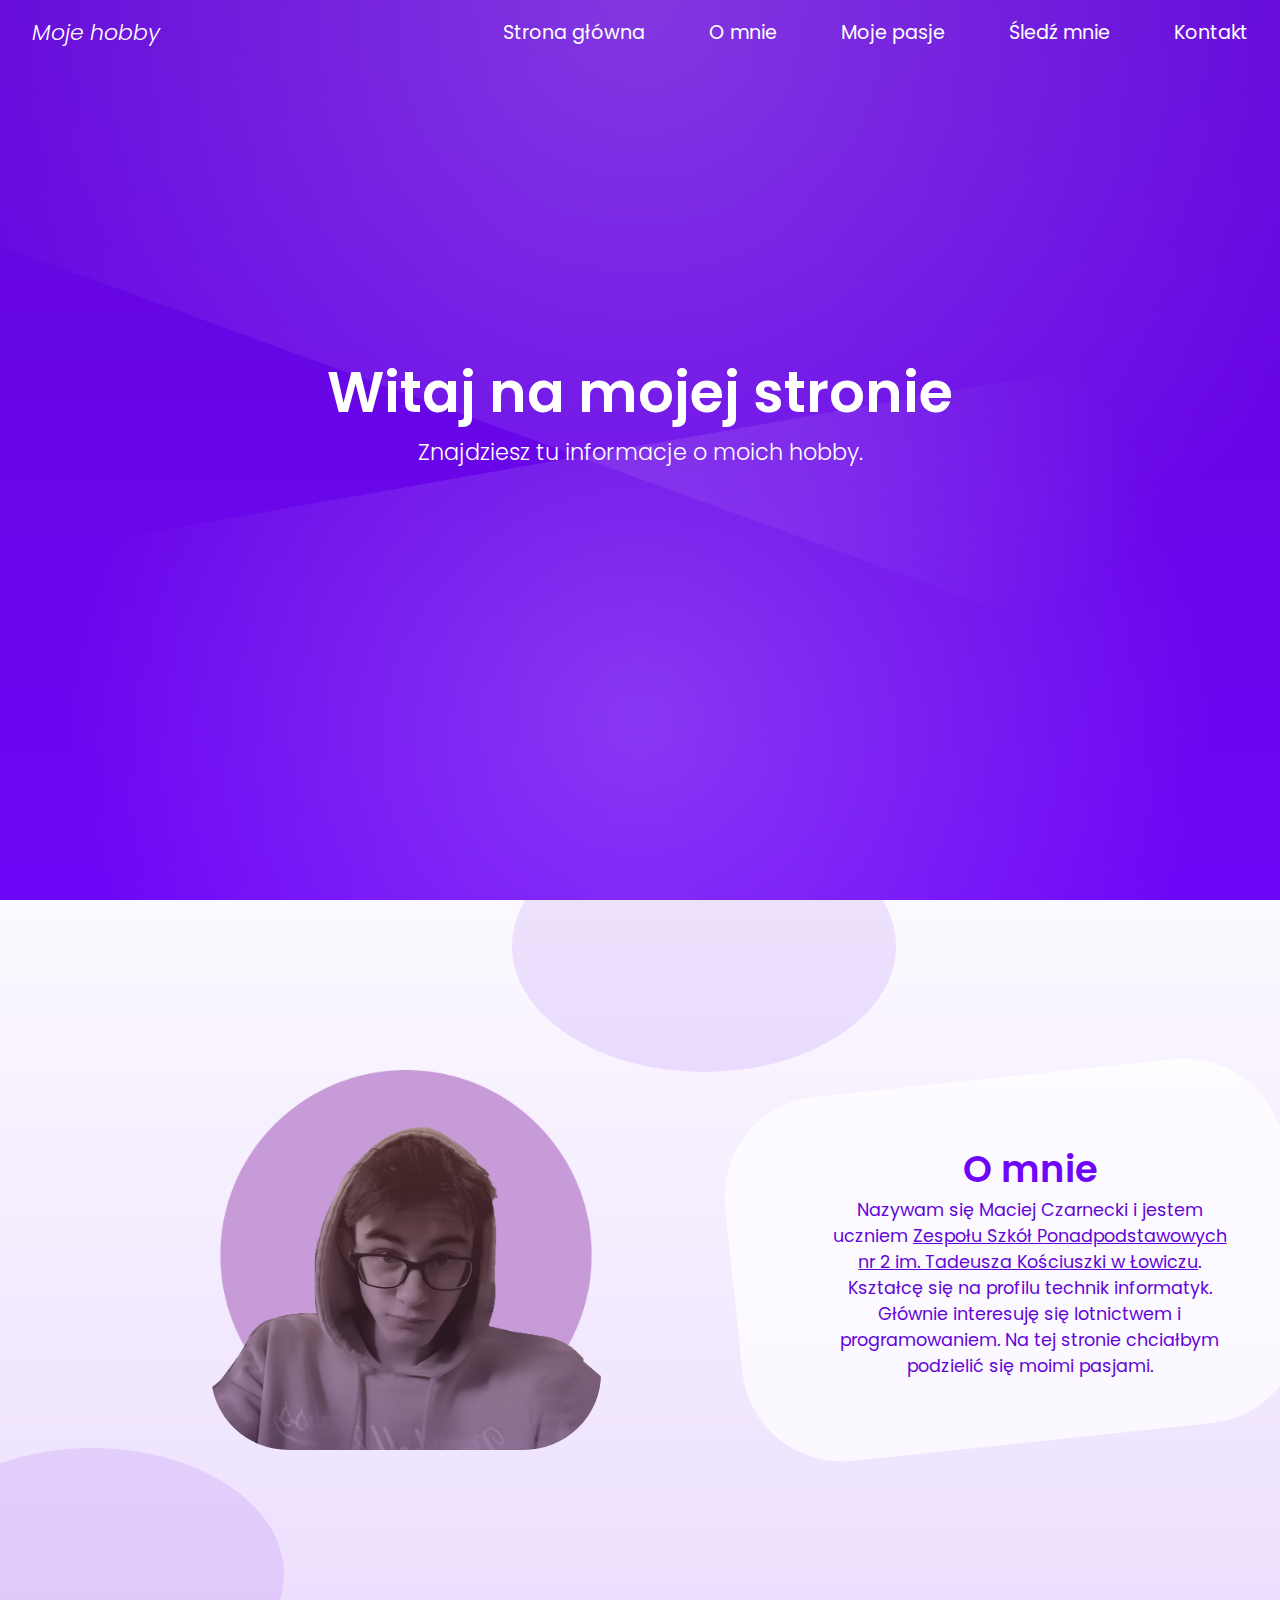
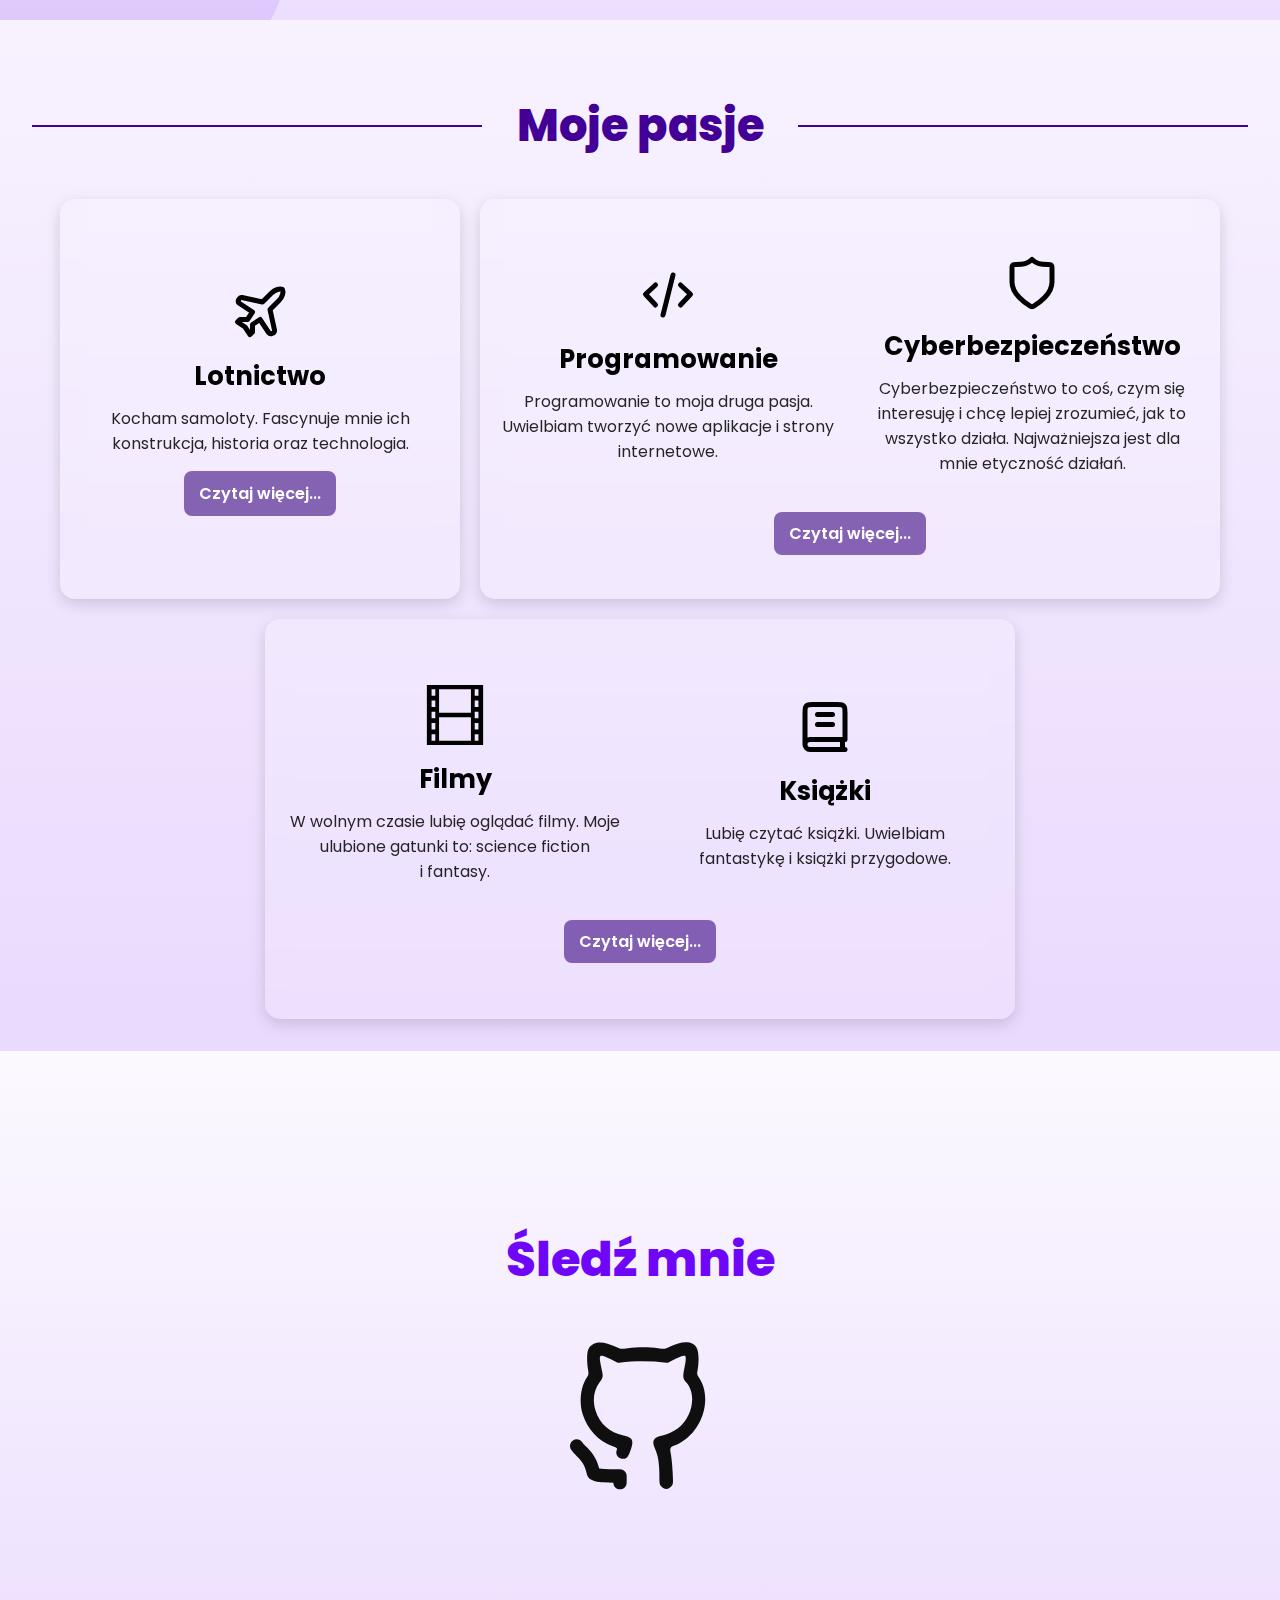
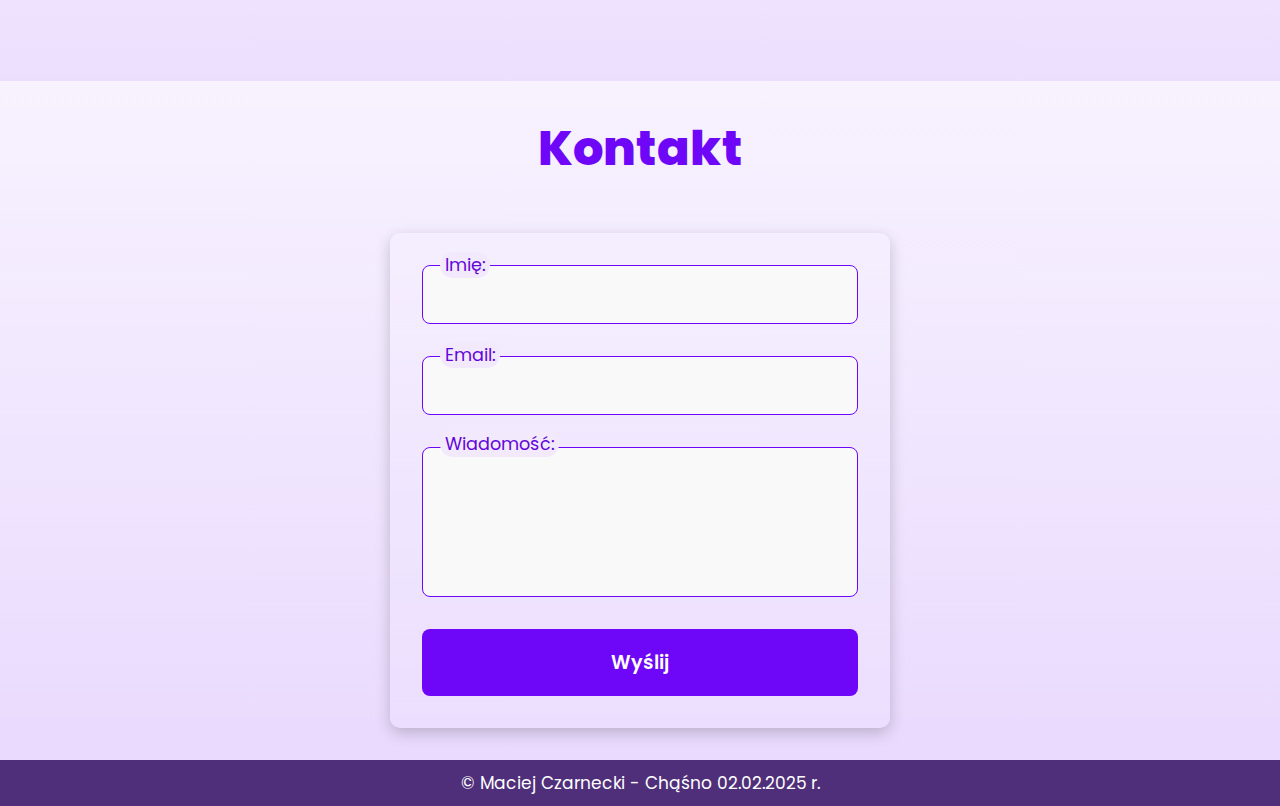
==== commit c90bbe25: "media queries" ====
--- a/index.html
+++ b/index.html
@@ -4,7 +4,9 @@
 <head>
     <meta charset="UTF-8">
     <meta name="viewport" content="width=device-width, initial-scale=1.0">
-    <title>Document</title>
+    <title>Moje Hobby</title>
+    <link rel="shortcut icon" href="https://macions.github.io/szko-a-tsi-projekt/obrazy/website-icon.png"
+        type="image/x-icon">
     <style>
         @import url(https://fonts.googleapis.com/css?family=Poppins:100,100italic,200,200italic,300,300italic,regular,italic,500,500italic,600,600italic,700,700italic,800,800italic,900,900italic);
 
@@ -249,6 +251,7 @@
             border-radius: 15px;
             max-width: 400px;
             background: rgba(255, 255, 255, 0.15);
+            -webkit-backdrop-filter: blur(10px);
             backdrop-filter: blur(10px);
             box-shadow: 0px 5px 15px rgba(0, 0, 0, 0.15);
             transition: transform 0.3s ease, box-shadow 0.3s ease;
@@ -504,6 +507,201 @@
 
             100% {
                 transform: rotate(380deg);
+            }
+        }
+
+        /* 🔹 Ekrany większe niż 1200px (np. szerokie monitory) */
+        @media screen and (min-width: 1200px) {
+            main #about .about-content {
+                width: 45%;
+                padding: 4em 2em;
+            }
+
+            main #about img {
+                width: 50%;
+            }
+
+            .top .top-content h2 {
+                font-size: 3.5rem;
+            }
+        }
+
+        /* 🔹 Tablety i laptopy (768px – 1199px) */
+        @media screen and (max-width: 1199px) {
+            header nav ul {
+                gap: 2rem;
+            }
+
+            main #about {
+                flex-direction: column;
+                text-align: center;
+                min-height: 100vh;
+                height: auto;
+            }
+
+            main #about .about-content {
+                width: 80%;
+            }
+
+            main #about img {
+                width: 50%;
+            }
+
+            main #my_hobbies .all_hobbies {
+                flex-direction: column;
+                align-items: center;
+            }
+
+            main #my_hobbies .all_hobbies .hobby {
+                max-width: 100%;
+                width: auto;
+            }
+
+            .top .top-content h2 {
+                font-size: 3rem;
+            }
+        }
+
+        /* 🔹 Telefony poziomo (480px – 767px) */
+        @media screen and (max-width: 767px) {
+            header {
+                height: 80vh;
+            }
+
+            header nav {
+                flex-direction: column;
+                align-items: center;
+            }
+
+            header nav ul {
+                gap: 2.7rem;
+            }
+
+            .top .top-content h2 {
+                font-size: 2.5rem;
+            }
+
+            main #my_hobbies h2.main_text::before,
+            main #my_hobbies h2.main_text::after {
+                width: 24vw;
+            }
+
+            .hobby-content {
+
+                display: flex;
+                flex-direction: column;
+                justify-content: center;
+                width: 100%;
+                height: 100%;
+                align-items: center;
+
+            }
+
+            main #my_hobbies .all_hobbies .hobby {
+                flex: none;
+                height: auto;
+                text-align: center;
+                padding: 20px;
+                min-height: 400px;
+                display: flex;
+                flex-direction: column;
+                justify-content: center;
+                align-items: center;
+                border-radius: 15px;
+                max-width: 400px;
+                background: rgba(255, 255, 255, 0.15);
+                -webkit-backdrop-filter: blur(10px);
+                backdrop-filter: blur(10px);
+                box-shadow: 0px 5px 15px rgba(0, 0, 0, 0.15);
+                transition: transform 0.3s ease, box-shadow 0.3s ease;
+            }
+
+            .hobby-content .programming,
+            .hobby-content .cybersecurity,
+            .hobby-content .films,
+            .hobby-content .books {
+                width: 78%;
+            }
+
+            main #about .about-content {
+                width: 90%;
+                padding: 2em;
+            }
+
+            main #about img {
+                width: 50%;
+            }
+
+            main #my_hobbies .all_hobbies .hobby {
+                width: 90%;
+            }
+        }
+
+        @media screen and (max-width: 700px) {
+            header nav ul {
+                gap: 2rem;
+            }
+        }
+
+        @media screen and (max-width: 521px) {
+
+            .hobby-content .programming,
+            .hobby-content .cybersecurity,
+            .hobby-content .films,
+            .hobby-content .books {
+                width: 98%;
+            }
+
+            header nav ul{
+                gap: 1rem;
+            }
+
+            main #my_hobbies h2.main_text::before,
+            main #my_hobbies h2.main_text::after {
+                width: 18vw;
+            }
+
+            header nav{
+                padding-left: 1em;
+                padding-right: 1em;
+            }
+            header nav ul li a{
+                font-size: 1rem;
+                /* border: 1px solid #000; */
+            }
+        }
+
+        /* 🔹 Telefony pionowo (< 480px) */
+        @media screen and (max-width: 480px) {
+            header {
+                height: 70vh;
+            }
+
+            header nav ul {
+                flex-direction: column;
+                text-align: center;
+                gap: 1rem;
+            }
+
+            .top .top-content h2 {
+                font-size: 2rem;
+            }
+
+            .top .top-content h3 {
+                font-size: 1.2rem;
+            }
+
+            main #about img {
+                width: 90%;
+            }
+
+            main #about .about-content {
+                width: 100%;
+                padding: 1.5em;
+            }
+
+            main #my_hobbies h2.main_text {
+                font-size: 2rem;
             }
         }
     </style>
@@ -561,7 +759,8 @@
                     <a href="lotnictwo.html">Czytaj więcej...</a>
                 </div>
 
-                <div class="hobby programming_and_cybersecurity" aria-labelledby="programming-heading cybersecurity-heading">
+                <div class="hobby programming_and_cybersecurity"
+                    aria-labelledby="programming-heading cybersecurity-heading">
                     <div class="hobby-content">
                         <div class="programming">
                             <img src="https://macions.github.io/szko-a-tsi-projekt/obrazy/svg_icons/code.svg"
@@ -591,7 +790,7 @@
                             <img src="https://macions.github.io/szko-a-tsi-projekt/obrazy/svg_icons/film.svg"
                                 alt="Ikona filmu">
                             <h3 id="films-heading">Filmy</h3>
-                            <p>W wolnym czasie lubię oglądać filmy. <br> Moje ulubione gatunki to: science fiction <br>
+                            <p>W wolnym czasie lubię oglądać filmy. Moje ulubione gatunki to: science fiction <br>
                                 i fantasy.</p>
                         </div>
 
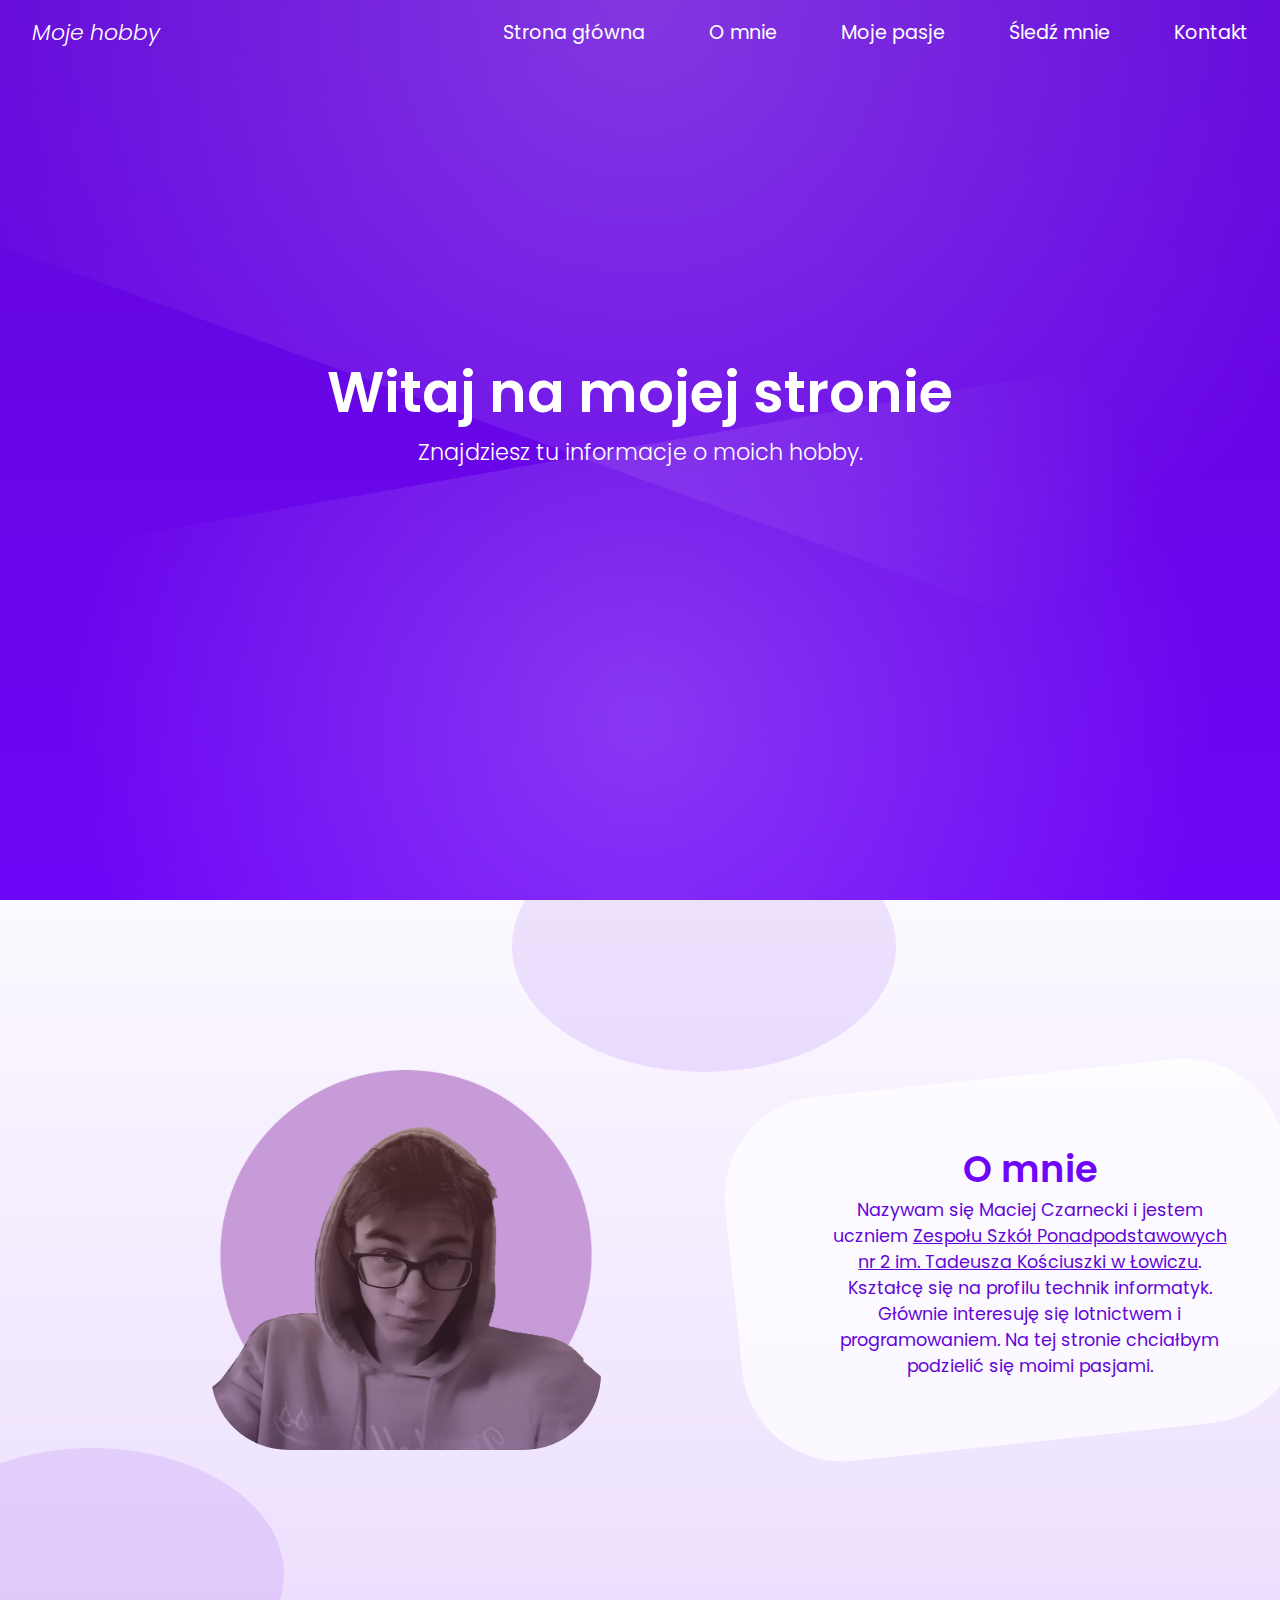
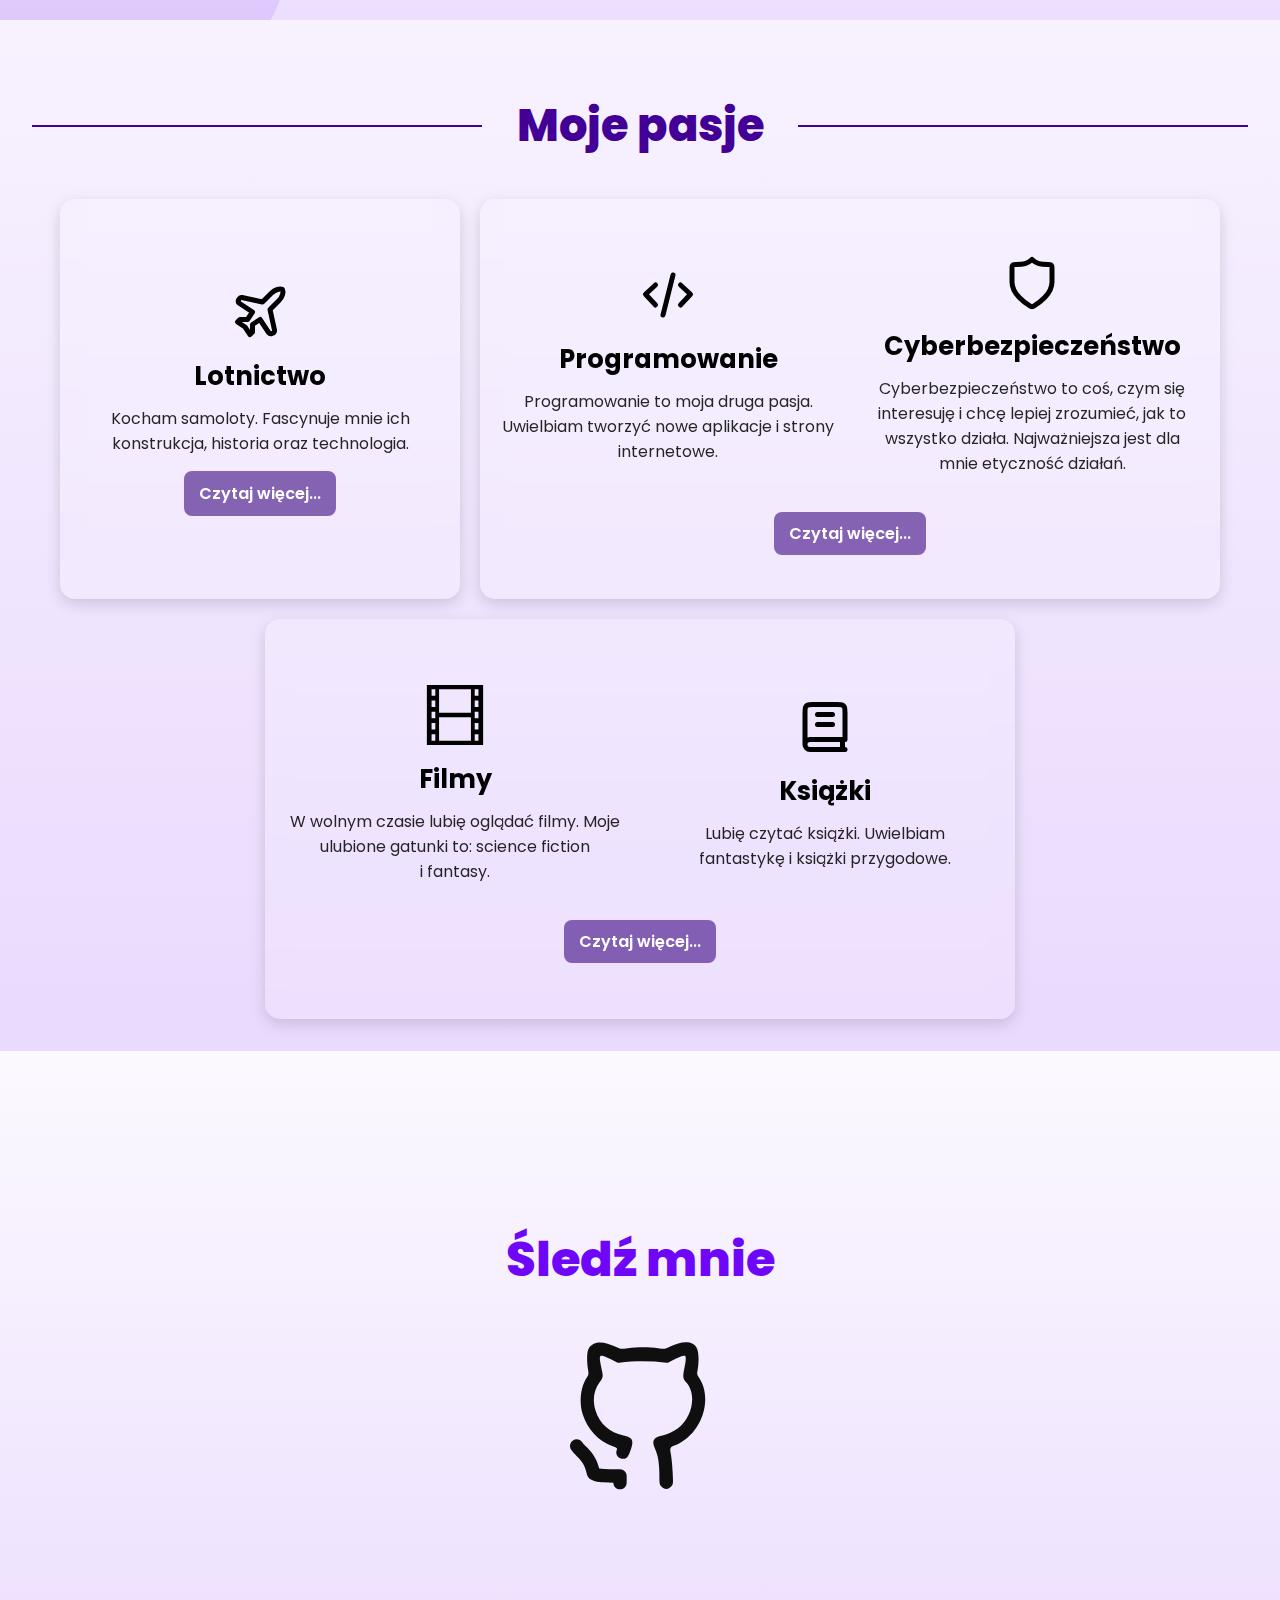
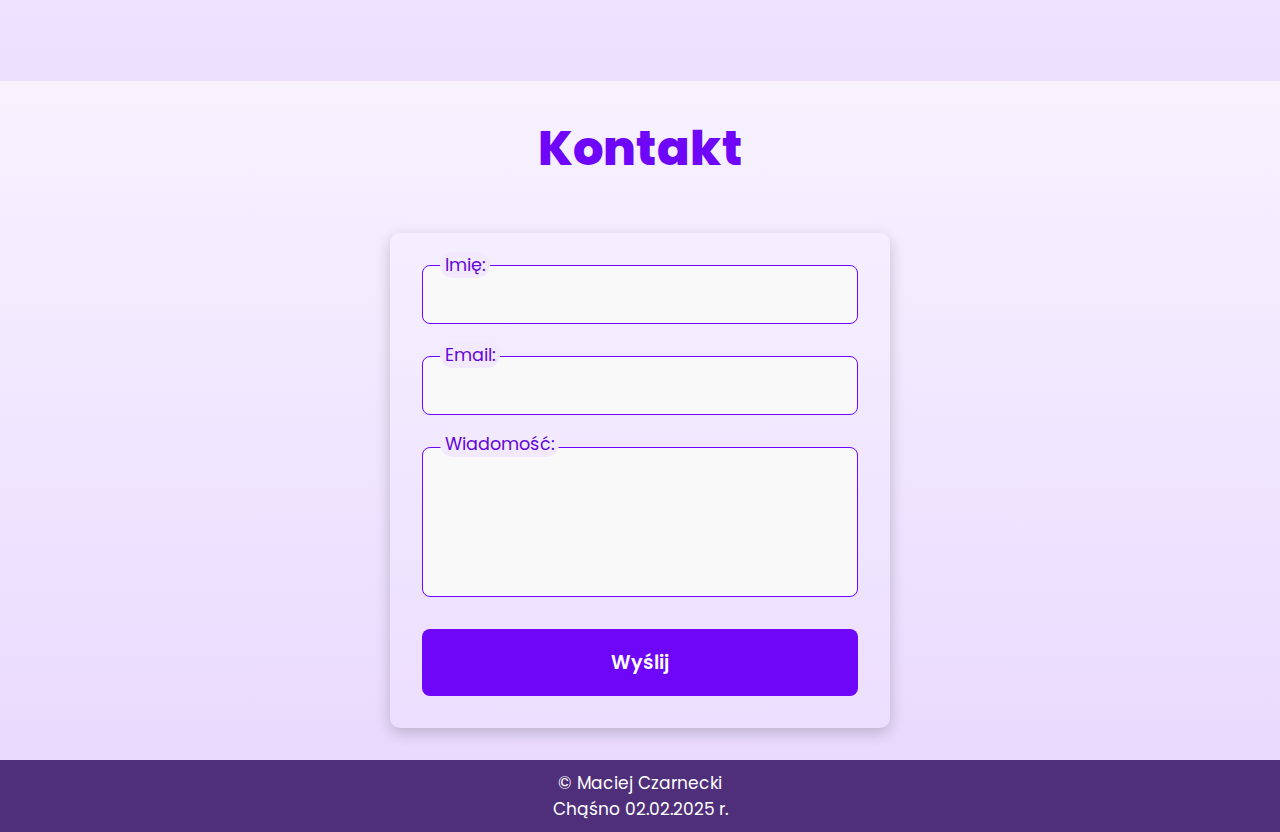
==== commit cc915a25: "media query" ====
--- a/index.html
+++ b/index.html
@@ -652,7 +652,7 @@
                 width: 98%;
             }
 
-            header nav ul{
+            header nav ul {
                 gap: 1rem;
             }
 
@@ -661,11 +661,12 @@
                 width: 18vw;
             }
 
-            header nav{
+            header nav {
                 padding-left: 1em;
                 padding-right: 1em;
             }
-            header nav ul li a{
+
+            header nav ul li a {
                 font-size: 1rem;
                 /* border: 1px solid #000; */
             }
@@ -674,34 +675,88 @@
         /* 🔹 Telefony pionowo (< 480px) */
         @media screen and (max-width: 480px) {
             header {
-                height: 70vh;
+                height: 100vh;
+                /* padding: 2px; */
+            }
+
+            header nav {
+                flex-direction: column;
+                align-items: center;
             }
 
             header nav ul {
                 flex-direction: column;
+                display: none;
+                gap: 1rem;
                 text-align: center;
-                gap: 1rem;
+            }
+
+            header nav .logo h1 {
+                font-size: 22px;
             }
 
             .top .top-content h2 {
-                font-size: 2rem;
+                font-size: 1.7rem;
             }
 
             .top .top-content h3 {
-                font-size: 1.2rem;
-            }
-
-            main #about img {
-                width: 90%;
+                font-size: 1.1rem;
+            }
+
+            main #about {
+                flex-direction: column;
+                text-align: center;
+                height: auto;
+                /* padding: 2em; */
+            }
+            main #about::before,
+        main #about::after {
+            display: none;
+        }
+            main #about .image img {
+                width: 80%;
             }
 
             main #about .about-content {
                 width: 100%;
-                padding: 1.5em;
+                padding: 0;
+                /* border: 1px solid #000; */
+            }
+
+            main #about .about-content p {
+                width: 100%;
+                /* border: 1px solid #000; */
+                padding: 0;
+                font-size: 0.9rem;
+            }
+
+            main #about .about-content::before {
+                display: none;
+            }
+
+            main #my_hobbies {
+                padding: 2em 0;
+            }
+
+            main #my_hobbies .all_hobbies {
+                flex-direction: column;
+                align-items: center;
+                padding: 0;
+                /* border: 1px solid #000; */
+            }
+
+            main #my_hobbies .all_hobbies .hobby {
+                width: 95%;
+                /* border: 1px solid #000; */
+                padding: 15px;
             }
 
             main #my_hobbies h2.main_text {
                 font-size: 2rem;
+            }
+
+            #contact  {
+                padding: 1em 0;
             }
         }
     </style>
@@ -837,7 +892,7 @@
         </section>
 
         <footer>
-            <p>&copy; Maciej Czarnecki - Chąśno 02.02.2025 r.</p>
+            <p>&copy; Maciej Czarnecki<br>Chąśno 02.02.2025 r.</p>
         </footer>
     </main>
 </body>
